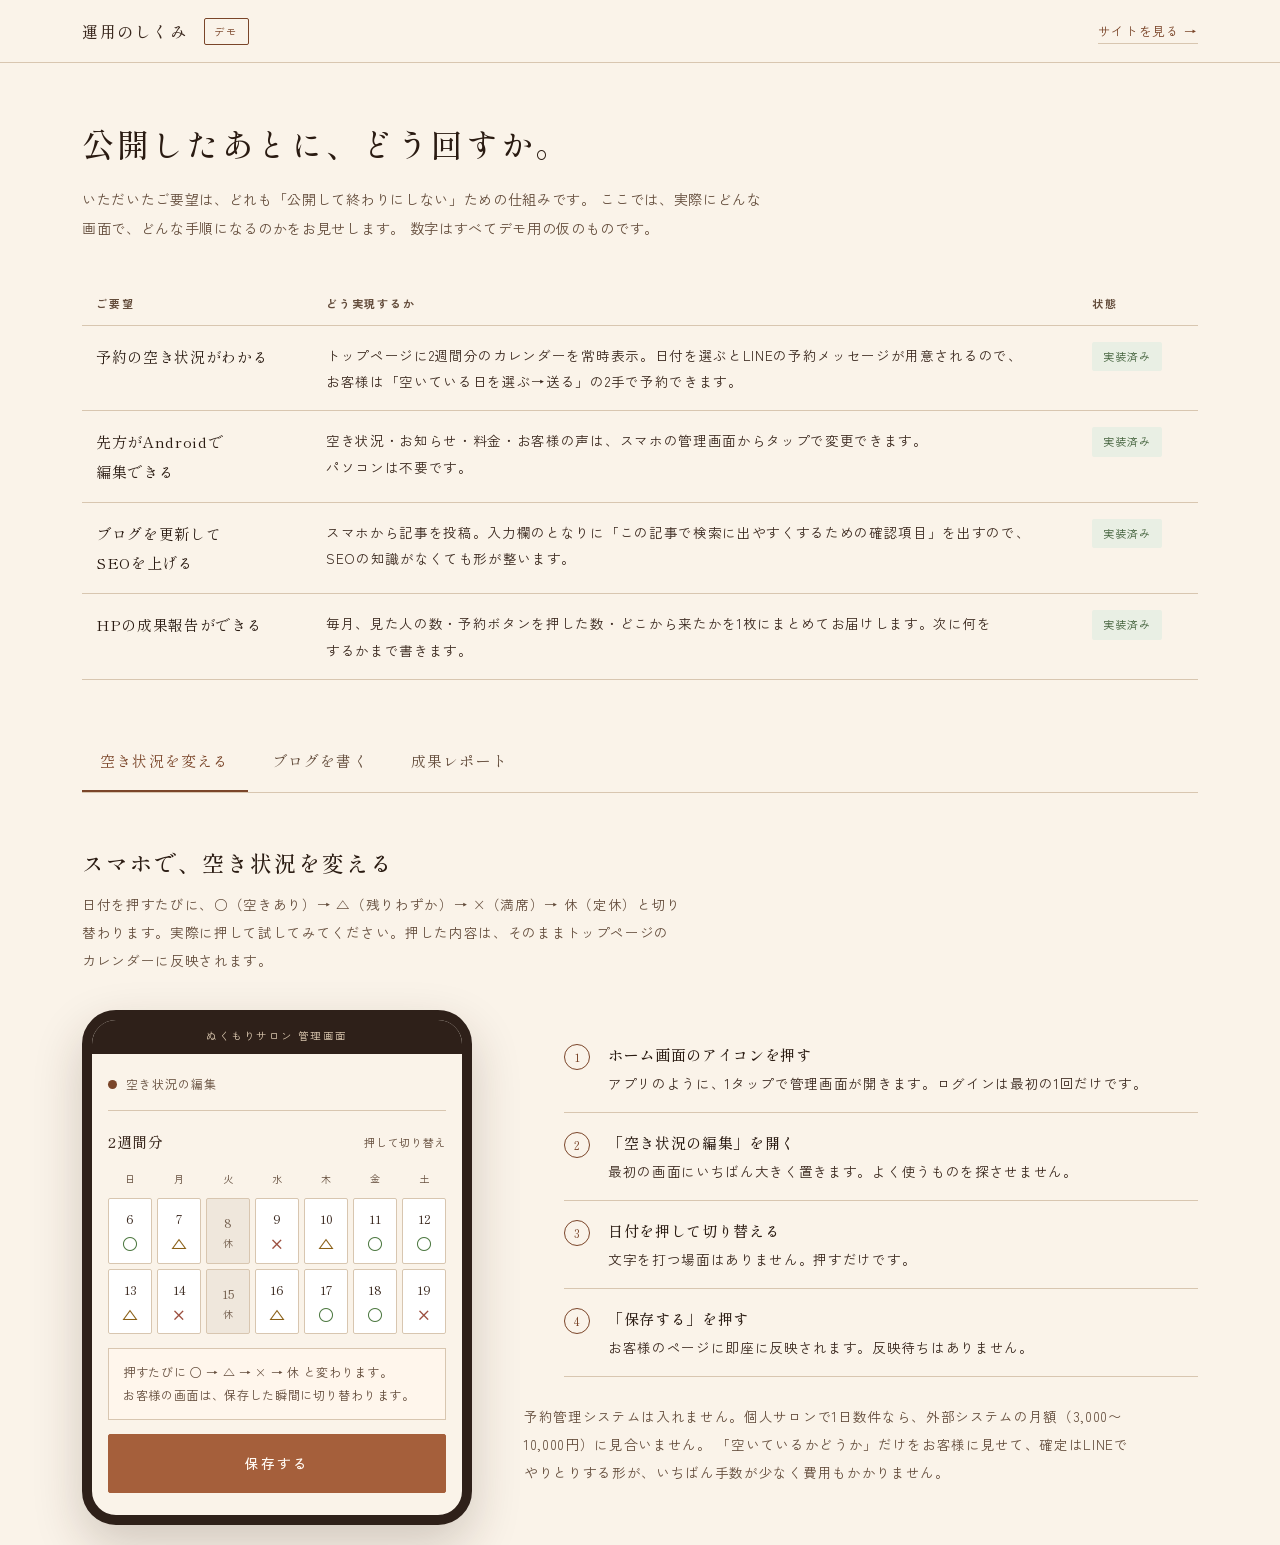
==== admin.html @ 5f547007 "ぬくもりサロン ひつじのうたた寝 確認用プレビュー トップページと、運用のしくみのデモ（空き状況の編集・ブログ投稿・成果レポート）。 検索避けとして noindex と robots.txt の Di" ====
<!DOCTYPE html>
<html lang="ja">
<head>
<meta charset="UTF-8">
<meta name="viewport" content="width=device-width, initial-scale=1">
<meta name="robots" content="noindex, nofollow">
<title>運用のしくみ｜ぬくもりサロン ひつじのうたた寝（デモ）</title>
<link rel="preconnect" href="https://fonts.googleapis.com">
<link rel="preconnect" href="https://fonts.gstatic.com" crossorigin>
<link href="https://fonts.googleapis.com/css2?family=Shippori+Mincho:wght@400;500;600&family=Zen+Kaku+Gothic+New:wght@400;500&display=swap" rel="stylesheet">
<link rel="stylesheet" href="assets/css/style.css?v=33">
<style>
/* ==========================================================
   運用デモ（管理画面・成果レポート）
   サイト本体のトークンをそのまま使う。数値はすべてデモ用の仮値。
   ========================================================== */
body{background:var(--cream-hi);}
.a-hd{position:sticky; top:0; z-index:30; background:rgba(250,243,233,.97); border-bottom:1px solid var(--line);}
.a-hd .shell{display:flex; align-items:center; gap:16px; min-height:62px;}
.a-hd b{font-family:var(--serif); font-size:16px; font-weight:500; letter-spacing:.1em;}
.a-hd .tag{font-size:10.5px; letter-spacing:.16em; border:1px solid var(--copper-deep); color:var(--copper-deep); padding:2px 9px; border-radius:2px;}
.a-hd a{margin-left:auto; font-size:12.5px; color:var(--copper-deep); text-decoration:none; border-bottom:1px solid var(--line);}

.a-hero{padding:56px 0 8px;}
.a-hero h1{font-size:clamp(24px,3.2vw,32px);}
.a-hero p{margin-top:16px; color:var(--ink-mute); font-size:14px; line-height:2.1; max-width:720px;}

/* ご要望への回答 */
.req{width:100%; border-collapse:collapse; margin-top:34px;}
.req th,.req td{text-align:left; padding:16px 14px; border-bottom:1px solid var(--line); font-size:13.5px; line-height:1.95; vertical-align:top;}
.req thead th{font-size:11px; letter-spacing:.16em; color:var(--ink-mute); border-bottom:1px solid var(--line); padding-bottom:10px;}
.req td:first-child{font-family:var(--serif); font-size:15px; width:230px; color:var(--ink-strong);}
.req td:last-child{width:120px; white-space:nowrap;}
.pill{display:inline-block; font-size:11px; letter-spacing:.1em; padding:4px 11px; border-radius:2px; background:#E9EFE4; color:#41603A;}

/* タブ */
.tabs{display:flex; gap:6px; margin:52px 0 0; border-bottom:1px solid var(--line); flex-wrap:wrap;}
.tabs button{
  background:none; border:0; border-bottom:2px solid transparent; cursor:pointer;
  font-family:var(--serif); font-size:15px; letter-spacing:.08em; color:var(--ink-mute);
  padding:14px 18px; min-height:48px;
}
.tabs button[aria-selected="true"]{color:var(--copper-deep); border-bottom-color:var(--copper-deep);}
.panel{padding:44px 0 20px;}
.panel[hidden]{display:none;}
.panel h2{font-size:22px;}
.panel .sub{margin-top:12px; color:var(--ink-mute); font-size:13.5px; line-height:2.05; max-width:640px;}

.split{display:grid; grid-template-columns:390px 1fr; gap:52px; align-items:start; margin-top:36px;}

/* スマホ枠 */
.phone{
  border:10px solid #2E2019; border-radius:34px; background:var(--cream-hi);
  box-shadow:0 20px 50px rgba(50,32,20,.2); overflow:hidden;
}
.phone-bar{background:#2E2019; color:#D9C6AE; font-size:10.5px; letter-spacing:.14em; text-align:center; padding:5px 0 8px;}
.phone-body{padding:18px 16px 22px;}
.wp-hd{display:flex; align-items:center; gap:9px; padding-bottom:14px; border-bottom:1px solid var(--line);}
.wp-hd span{font-size:12px; letter-spacing:.08em; color:var(--ink-mute);}
.wp-hd .dot{width:9px; height:9px; border-radius:50%; background:var(--copper-deep);}

.howto{counter-reset:h;}
.howto li{display:grid; grid-template-columns:30px 1fr; gap:14px; padding:15px 0; border-bottom:1px solid var(--line); font-size:13.5px; line-height:2;}
.howto li::before{
  counter-increment:h; content:counter(h); width:26px; height:26px; border-radius:50%;
  border:1px solid var(--copper-deep); color:var(--copper-deep); display:grid; place-items:center;
  font-size:12px; font-family:var(--serif); margin-top:4px;
}
.howto b{display:block; font-family:var(--serif); font-size:15px; font-weight:500; color:var(--ink-strong);}

/* 空き状況エディタ */
.ed-hd{display:flex; align-items:center; justify-content:space-between; margin:16px 0 12px;}
.ed-hd b{font-family:var(--serif); font-size:15px; font-weight:500;}
.ed-hd em{font-style:normal; font-size:11px; color:var(--ink-mute);}
.ed-grid{display:grid; grid-template-columns:repeat(7,1fr); gap:5px;}
.ed-grid .dow{text-align:center; font-size:10px; color:var(--ink-mute); padding-bottom:4px;}
.ed-cell .mk-o{color:#4F7A43;} .ed-cell .mk-t{color:#8A5F16;} .ed-cell .mk-x{color:#9C4F3F;}
.ed-cell{border:1px solid var(--line); background:#fff; border-radius:2px; padding:7px 2px 8px; text-align:center; cursor:pointer; min-height:52px;}
.ed-cell .d{display:block; font-family:var(--serif); font-size:13px;}
.ed-cell .s{display:block; font-size:16px; font-weight:600; line-height:1.4;}
.ed-cell .s.txt{font-size:10px; font-weight:400;}
.ed-cell.off{background:#EFE7DC; color:#74604F;}
.ed-cell:active{background:#FFF4E9;}
.ed-tip{margin-top:14px; padding:12px 14px; background:#FFF6EC; border:1px solid var(--line); font-size:12px; line-height:1.9; color:var(--ink-mute);}
.ed-save{margin-top:14px; width:100%;}

/* 投稿エディタ */
.wp-field{margin-top:14px;}
.wp-field label{display:block; font-size:11px; letter-spacing:.12em; color:var(--ink-mute); margin-bottom:6px;}
.wp-field input,.wp-field textarea,.wp-field select{
  width:100%; border:1px solid var(--line); background:#fff; padding:11px 12px; border-radius:2px;
  font-family:var(--sans); font-size:13.5px; color:var(--ink); line-height:1.9;
}
.wp-field textarea{min-height:120px; resize:vertical;}
.seo{margin-top:16px; border:1px solid var(--line); background:#FFF9F1; padding:14px;}
.seo h4{font-size:12.5px; letter-spacing:.1em; font-family:var(--sans); font-weight:500; color:var(--ink-mute);}
.seo ul{margin-top:10px; display:grid; gap:8px;}
.seo li{display:flex; gap:9px; font-size:12px; line-height:1.8;}
.seo .ok{color:#41603A;} .seo .todo{color:var(--copper-deep);}

/* ==========================================================
   成果レポート
   ========================================================== */
.tiles{display:grid; grid-template-columns:repeat(4,1fr); gap:14px; margin-top:32px;}
.tile{background:#fff; border:1px solid var(--line); padding:22px 20px;}
.tile dt{font-size:11px; letter-spacing:.12em; color:var(--ink-mute);}
.tile dd{margin:10px 0 0; font-family:var(--serif); font-size:32px; line-height:1.1; color:var(--ink-strong); letter-spacing:.02em;}
.tile dd small{font-size:13px; font-family:var(--sans); color:var(--ink-mute); margin-left:4px;}
.tile .delta{margin-top:9px; font-size:11.5px; letter-spacing:.06em; display:flex; align-items:center; gap:5px;}
.up{color:#41603A;} .down{color:#9C4F3F;} .flat{color:var(--ink-mute);}

.charts{display:grid; grid-template-columns:1fr 1fr; gap:22px; margin-top:26px;}
.card{background:#fff; border:1px solid var(--line); padding:24px 24px 20px;}
.card h3{font-size:15px; font-family:var(--sans); font-weight:500; letter-spacing:.08em; color:var(--ink-strong);}
.card .cap{margin-top:6px; font-size:11.5px; color:var(--ink-mute); line-height:1.8;}

/* 縦棒：ベースラインに接地、データ端だけ 4px 丸め、隣の棒とは 2px あける */
.bars{display:flex; align-items:flex-end; gap:2px; height:150px; margin-top:22px; position:relative;}
.bars::before,.bars::after{content:""; position:absolute; left:0; right:0; border-top:1px solid var(--line);}
.bars::before{top:0;} .bars::after{bottom:0;}
.bar{flex:1; display:flex; flex-direction:column; justify-content:flex-end; align-items:center; height:100%; position:relative;}
.bar i{display:block; width:60%; max-width:34px; background:var(--copper); border-radius:4px 4px 0 0;}
.bar.mute i{background:#D9C0AB;}
.bar b{position:absolute; top:-19px; font-size:11.5px; font-family:var(--sans); font-weight:500; color:var(--ink-strong); white-space:nowrap;}
.bar-x{display:flex; gap:2px; margin-top:9px;}
.bar-x span{flex:1; text-align:center; font-size:10.5px; color:var(--ink-mute);}
.bar:focus-visible,.bar:hover{outline:none;}
.bar:hover i{background:var(--copper-deep);}
.bar .tip{
  position:absolute; bottom:calc(100% + 24px); left:50%; transform:translateX(-50%);
  background:var(--espresso); color:#F5E9DA; font-size:11.5px; letter-spacing:.04em;
  padding:7px 11px; border-radius:2px; white-space:nowrap; opacity:0; pointer-events:none; transition:opacity .15s;
}
.bar:hover .tip,.bar:focus-visible .tip{opacity:1;}

/* 横棒：流入元 */
.hbars{margin-top:20px; display:grid; gap:11px;}
.hbar{display:grid; grid-template-columns:150px 1fr 62px; align-items:center; gap:12px; font-size:12.5px;}
.hbar .lab{display:block; color:var(--ink); letter-spacing:.04em;}
.hbar .track{display:block; height:16px; background:#F3EADF; border-radius:2px; overflow:hidden;}
.hbar .fill{display:block; height:100%; background:var(--copper); border-radius:0 4px 4px 0;}
.hbar .val{display:block; text-align:right; color:var(--ink-mute); font-variant-numeric:tabular-nums;}

.tblwrap{margin-top:14px;}
.tblwrap summary{cursor:pointer; font-size:11.5px; color:var(--copper-deep); letter-spacing:.1em; padding:8px 0;}
.dtbl{width:100%; border-collapse:collapse; margin-top:8px;}
.dtbl th,.dtbl td{text-align:left; padding:8px 10px; border-bottom:1px solid var(--line); font-size:12px;}
.dtbl th{color:var(--ink-mute); font-weight:400;}
.dtbl td:last-child,.dtbl th:last-child{text-align:right; font-variant-numeric:tabular-nums;}

.next{margin-top:26px; background:#FFF6EC; border:1px solid var(--line); padding:26px 26px 22px;}
.next h3{font-size:16px;}
.next ol{margin-top:14px; display:grid; gap:12px; counter-reset:n;}
.next li{display:grid; grid-template-columns:26px 1fr; gap:12px; font-size:13.5px; line-height:2;}
.next li::before{counter-increment:n; content:counter(n); width:22px; height:22px; border-radius:50%; background:var(--copper); color:#FFF8F1; display:grid; place-items:center; font-size:11px; margin-top:6px;}

.foot-note{margin:44px 0 60px; font-size:11.5px; color:var(--ink-mute); line-height:2;}

@media (max-width:1000px){
  .split{grid-template-columns:1fr; gap:34px;}
  .phone{max-width:390px; margin:0 auto;}
  .tiles{grid-template-columns:repeat(2,1fr);}
  .charts{grid-template-columns:1fr;}
  .req td:first-child{width:auto;}
}
@media (max-width:640px){
  .req thead{display:none;}
  .req tr{display:block; border-bottom:1px solid var(--line); padding:14px 0;}
  .req td{display:block; border:0; padding:3px 0; width:auto!important;}
  .req td:first-child{font-size:16px;}
}
</style>
</head>
<body>

<header class="a-hd">
  <div class="shell">
    <b>運用のしくみ</b><span class="tag">デモ</span>
    <a href="index.html">サイトを見る →</a>
  </div>
</header>

<main class="shell">
  <section class="a-hero">
    <h1>公開したあとに、どう回すか。</h1>
    <p>
      いただいたご要望は、どれも「公開して終わりにしない」ための仕組みです。
      ここでは、実際にどんな画面で、どんな手順になるのかをお見せします。
      数字はすべてデモ用の仮のものです。
    </p>

    <table class="req">
      <thead><tr><th>ご要望</th><th>どう実現するか</th><th>状態</th></tr></thead>
      <tbody>
        <tr>
          <td>予約の空き状況がわかる</td>
          <td>トップページに2週間分のカレンダーを常時表示。日付を選ぶとLINEの予約メッセージが用意されるので、お客様は「空いている日を選ぶ→送る」の2手で予約できます。</td>
          <td><span class="pill">実装済み</span></td>
        </tr>
        <tr>
          <td>先方がAndroidで編集できる</td>
          <td>空き状況・お知らせ・料金・お客様の声は、スマホの管理画面からタップで変更できます。パソコンは不要です。</td>
          <td><span class="pill">実装済み</span></td>
        </tr>
        <tr>
          <td>ブログを更新してSEOを上げる</td>
          <td>スマホから記事を投稿。入力欄のとなりに「この記事で検索に出やすくするための確認項目」を出すので、SEOの知識がなくても形が整います。</td>
          <td><span class="pill">実装済み</span></td>
        </tr>
        <tr>
          <td>HPの成果報告ができる</td>
          <td>毎月、見た人の数・予約ボタンを押した数・どこから来たかを1枚にまとめてお届けします。次に何をするかまで書きます。</td>
          <td><span class="pill">実装済み</span></td>
        </tr>
      </tbody>
    </table>

    <div class="tabs" role="tablist">
      <button role="tab" aria-selected="true" aria-controls="p1" id="t1">空き状況を変える</button>
      <button role="tab" aria-selected="false" aria-controls="p2" id="t2">ブログを書く</button>
      <button role="tab" aria-selected="false" aria-controls="p3" id="t3">成果レポート</button>
    </div>
  </section>

  <!-- ============ 1 空き状況 ============ -->
  <section class="panel" id="p1" role="tabpanel" aria-labelledby="t1">
    <h2>スマホで、空き状況を変える</h2>
    <p class="sub">日付を押すたびに、○（空きあり）→ △（残りわずか）→ ×（満席）→ 休（定休）と切り替わります。実際に押して試してみてください。押した内容は、そのままトップページのカレンダーに反映されます。</p>
    <div class="split">
      <div class="phone">
        <div class="phone-bar">ぬくもりサロン 管理画面</div>
        <div class="phone-body">
          <div class="wp-hd"><span class="dot"></span><span>空き状況の編集</span></div>
          <div class="ed-hd"><b>2週間分</b><em>押して切り替え</em></div>
          <div class="ed-grid" id="edGrid"></div>
          <p class="ed-tip">押すたびに ○ → △ → × → 休 と変わります。<br>お客様の画面は、保存した瞬間に切り替わります。</p>
          <button class="btn btn-primary ed-save" type="button" id="edSave">保存する</button>
        </div>
      </div>
      <div>
        <ol class="howto">
          <li><span><b>ホーム画面のアイコンを押す</b>アプリのように、1タップで管理画面が開きます。ログインは最初の1回だけです。</span></li>
          <li><span><b>「空き状況の編集」を開く</b>最初の画面にいちばん大きく置きます。よく使うものを探させません。</span></li>
          <li><span><b>日付を押して切り替える</b>文字を打つ場面はありません。押すだけです。</span></li>
          <li><span><b>「保存する」を押す</b>お客様のページに即座に反映されます。反映待ちはありません。</span></li>
        </ol>
        <p class="sub" style="margin-top:26px">
          予約管理システムは入れません。個人サロンで1日数件なら、外部システムの月額（3,000〜10,000円）に見合いません。
          「空いているかどうか」だけをお客様に見せて、確定はLINEでやりとりする形が、いちばん手数が少なく費用もかかりません。
        </p>
      </div>
    </div>
  </section>

  <!-- ============ 2 ブログ ============ -->
  <section class="panel" id="p2" role="tabpanel" aria-labelledby="t2" hidden>
    <h2>スマホで、ブログを書く</h2>
    <p class="sub">書くのはいつもの文章で構いません。右の「検索に出やすくするための確認」が自動で埋まっていくので、SEOを勉強しなくても形が整います。</p>
    <div class="split">
      <div class="phone">
        <div class="phone-bar">ぬくもりサロン 管理画面</div>
        <div class="phone-body">
          <div class="wp-hd"><span class="dot"></span><span>新しい記事を書く</span></div>
          <div class="wp-field">
            <label for="ttl">タイトル</label>
            <input id="ttl" type="text" value="夏でも足先が冷たい方へ。大分の夏の冷え対策">
          </div>
          <div class="wp-field">
            <label for="cat">カテゴリー</label>
            <select id="cat"><option>冷え・温活</option><option>びわのこと</option><option>眠りのこと</option><option>お知らせ</option></select>
          </div>
          <div class="wp-field">
            <label for="bd">本文</label>
            <textarea id="bd">冷房の効いた部屋で一日過ごすと、夏でも足先だけが冷たいままという方が多くいらっしゃいます。大分は湿度が高いぶん、汗で身体が冷えやすい土地でもあります。

サロンでは、まずびわの温熱で深部を温めてから…</textarea>
          </div>
          <div class="seo">
            <h4>検索に出やすくするための確認</h4>
            <ul>
              <li><span class="ok">済</span><span>地域名（大分）がタイトルに入っています</span></li>
              <li><span class="ok">済</span><span>悩みの言葉（冷え）がタイトルに入っています</span></li>
              <li><span class="ok">済</span><span>カテゴリーが選ばれています</span></li>
              <li><span class="todo">あと1つ</span><span>写真を1枚入れると、もっと読まれます</span></li>
            </ul>
          </div>
          <button class="btn btn-primary ed-save" type="button">公開する</button>
        </div>
      </div>
      <div>
        <ol class="howto">
          <li><span><b>タイトルに「地域」と「悩み」を入れる</b>「大分」「冷え」「眠りが浅い」。この2語が入るだけで、検索から見つかる確率が大きく変わります。</span></li>
          <li><span><b>いつもの言葉で書く</b>専門用語に直す必要はありません。お客様に話しているとおりに書くほうが読まれます。</span></li>
          <li><span><b>写真を1枚入れる</b>施術の様子でも、びわの葉でも構いません。スマホで撮ってそのまま貼れます。</span></li>
          <li><span><b>公開する</b>Googleに自動で知らせが飛びます。手続きは不要です。</span></li>
        </ol>
        <p class="sub" style="margin-top:26px">
          狙うのは「大分市 温活」「大分 びわ温活」「大分市 ドライヘッドスパ 女性」。
          いきなり上位は取れませんが、<b>「大分 ＋ 悩みの言葉」の記事を月2本</b>積むと、半年で地域の検索に出はじめます。
          何を書くかのネタ出しは、毎月のレポートと一緒にお渡しします。
        </p>
      </div>
    </div>
  </section>

  <!-- ============ 3 成果レポート ============ -->
  <section class="panel" id="p3" role="tabpanel" aria-labelledby="t3" hidden>
    <h2>毎月の成果レポート</h2>
    <p class="sub">「作って終わり」にしないための1枚です。見た人の数だけでなく、<b>予約ボタンが実際に何回押されたか</b>まで数えます。以下はデモ用の仮の数字です。</p>

    <dl class="tiles">
      <div class="tile"><dt>サイトを見た人</dt><dd>412<small>人</small></dd><p class="delta up">▲ 前月比 +18%</p></div>
      <div class="tile"><dt>予約ボタンのタップ</dt><dd>37<small>回</small></dd><p class="delta up">▲ 前月比 +32%</p></div>
      <div class="tile"><dt>予約に進んだ割合</dt><dd>9.0<small>%</small></dd><p class="delta up">▲ 前月 7.9%</p></div>
      <div class="tile"><dt>「大分市 温活」順位</dt><dd>12<small>位</small></dd><p class="delta up">▲ 前月 19位</p></div>
    </dl>

    <div class="charts">
      <div class="card">
        <h3>サイトを見た人（過去6ヶ月）</h3>
        <p class="cap">公開は4月。記事を出しはじめた6月から伸びています。</p>
        <div class="bars" id="barsView" role="img" aria-label="過去6ヶ月の閲覧者数。4月186人、5月204人、6月248人、7月301人、8月349人、9月412人。"></div>
        <div class="bar-x" id="barsViewX"></div>
        <details class="tblwrap"><summary>数字で見る</summary>
          <table class="dtbl"><thead><tr><th>月</th><th>見た人</th></tr></thead>
            <tbody><tr><td>4月</td><td>186</td></tr><tr><td>5月</td><td>204</td></tr><tr><td>6月</td><td>248</td></tr><tr><td>7月</td><td>301</td></tr><tr><td>8月</td><td>349</td></tr><tr><td>9月</td><td>412</td></tr></tbody></table>
        </details>
      </div>

      <div class="card">
        <h3>予約ボタンのタップ（過去6ヶ月）</h3>
        <p class="cap">空き状況カレンダーを置いた8月から、はっきり増えています。</p>
        <div class="bars" id="barsTap" role="img" aria-label="過去6ヶ月の予約ボタンのタップ数。4月9回、5月11回、6月16回、7月21回、8月28回、9月37回。"></div>
        <div class="bar-x" id="barsTapX"></div>
        <details class="tblwrap"><summary>数字で見る</summary>
          <table class="dtbl"><thead><tr><th>月</th><th>タップ</th></tr></thead>
            <tbody><tr><td>4月</td><td>9</td></tr><tr><td>5月</td><td>11</td></tr><tr><td>6月</td><td>16</td></tr><tr><td>7月</td><td>21</td></tr><tr><td>8月</td><td>28</td></tr><tr><td>9月</td><td>37</td></tr></tbody></table>
        </details>
      </div>

      <div class="card">
        <h3>どこから来たか（今月）</h3>
        <p class="cap">Googleマップからの流入がいちばん多く、次がInstagramです。</p>
        <div class="hbars">
          <div class="hbar"><span class="lab">Googleマップ</span><span class="track"><span class="fill" style="width:100%"></span></span><span class="val">168人</span></div>
          <div class="hbar"><span class="lab">Google検索</span><span class="track"><span class="fill" style="width:71%"></span></span><span class="val">119人</span></div>
          <div class="hbar"><span class="lab">Instagram</span><span class="track"><span class="fill" style="width:52%"></span></span><span class="val">87人</span></div>
          <div class="hbar"><span class="lab">直接・その他</span><span class="track"><span class="fill" style="width:23%"></span></span><span class="val">38人</span></div>
        </div>
      </div>

      <div class="card">
        <h3>よく読まれたページ（今月）</h3>
        <p class="cap">「初めての方へ」が上位に来るのは、新しいお客様が増えている合図です。</p>
        <div class="hbars">
          <div class="hbar"><span class="lab">トップページ</span><span class="track"><span class="fill" style="width:100%"></span></span><span class="val">412回</span></div>
          <div class="hbar"><span class="lab">メニュー・料金</span><span class="track"><span class="fill" style="width:47%"></span></span><span class="val">194回</span></div>
          <div class="hbar"><span class="lab">空き状況</span><span class="track"><span class="fill" style="width:41%"></span></span><span class="val">168回</span></div>
          <div class="hbar"><span class="lab">夏の冷え対策（記事）</span><span class="track"><span class="fill" style="width:26%"></span></span><span class="val">106回</span></div>
        </div>
      </div>
    </div>

    <div class="next">
      <h3>来月やること</h3>
      <ol>
        <li>Googleマップの写真を5枚追加する（施術室・外観・びわエキス）。マップからの流入がいちばん多いので、ここが効きます。</li>
        <li>「大分 更年期 だるさ」で記事を1本書く。この言葉はまだ誰も書いていません。</li>
        <li>お客様の声を2件いただく。掲載許諾のお願い文はこちらで用意します。</li>
      </ol>
    </div>

    <p class="foot-note">
      計測には Google アナリティクス（GA4）と Google サーチコンソールを使います。どちらも無料です。<br>
      予約ボタンのタップ数は、LINE・電話それぞれのボタンにイベントを仕込んで数えます。お客様の個人情報は取得しません。
    </p>
  </section>
</main>

<script>
/* タブ */
const tabs=[...document.querySelectorAll('[role="tab"]')];
tabs.forEach(t=>t.addEventListener('click',()=>{
  tabs.forEach(x=>{
    const on = x===t;
    x.setAttribute('aria-selected', String(on));
    document.getElementById(x.getAttribute('aria-controls')).hidden = !on;
  });
}));
/* #p2 / #p3 で直接そのタブを開けるようにする（レビュー用） */
(function(){
  const id=(location.hash||'').replace('#','');
  const t=tabs.find(x=>x.getAttribute('aria-controls')===id);
  if(t) t.click();
})();

/* 空き状況エディタ：押すたびに ○→△→×→休 */
(function(){
  const DOW=['日','月','火','水','木','金','土'];
  const ORDER=['o','t','x','off'];
  const M={o:{s:'○',c:'mk-o'},t:{s:'△',c:'mk-t'},x:{s:'×',c:'mk-x'},off:{s:'休',c:''}};
  const g=document.getElementById('edGrid'); if(!g) return;
  const today=new Date(); today.setHours(0,0,0,0);
  const start=new Date(today); start.setDate(start.getDate()-start.getDay());
  let h=DOW.map(n=>`<div class="dow">${n}</div>`).join('');
  for(let i=0;i<14;i++){
    const d=new Date(start); d.setDate(start.getDate()+i);
    const st = d.getDay()===2 ? 'off' : (i%5===3 ? 'x' : i%3===1 ? 't' : 'o');
    h+=`<button type="button" class="ed-cell${st==='off'?' off':''}" data-st="${st}" aria-label="${d.getMonth()+1}月${d.getDate()}日">
      <span class="d">${d.getDate()}</span><span class="s ${M[st].c}${st==='off'?' txt':''}">${M[st].s}</span></button>`;
  }
  g.innerHTML=h;
  g.addEventListener('click',e=>{
    const b=e.target.closest('.ed-cell'); if(!b) return;
    const next=ORDER[(ORDER.indexOf(b.dataset.st)+1)%ORDER.length];
    b.dataset.st=next; b.classList.toggle('off', next==='off');
    b.querySelector('.s').className='s '+M[next].c+(next==='off'?' txt':'');
    b.querySelector('.s').textContent=M[next].s;
  });
  document.getElementById('edSave').addEventListener('click',function(){
    const o=this.textContent; this.textContent='保存しました'; setTimeout(()=>this.textContent=o,1600);
  });
})();

/* 縦棒グラフ。値の直接表示は最新の月だけ、あとはホバーで出す */
(function(){
  const draw=(id,xid,vals,labels,unit)=>{
    const wrap=document.getElementById(id), xw=document.getElementById(xid); if(!wrap) return;
    const max=Math.max(...vals);
    wrap.innerHTML=vals.map((v,i)=>{
      const last=i===vals.length-1;
      return `<div class="bar${last?'':' mute'}" tabindex="0" role="presentation">
        <span class="tip">${labels[i]}　${v.toLocaleString()}${unit}</span>
        ${last?`<b>${v.toLocaleString()}</b>`:''}
        <i style="height:${Math.round(v/max*100)}%"></i></div>`;
    }).join('');
    xw.innerHTML=labels.map(l=>`<span>${l}</span>`).join('');
  };
  draw('barsView','barsViewX',[186,204,248,301,349,412],['4月','5月','6月','7月','8月','9月'],'人');
  draw('barsTap','barsTapX',[9,11,16,21,28,37],['4月','5月','6月','7月','8月','9月'],'回');
})();
</script>
</body>
</html>
---- assets/css/style.css ----
@charset "UTF-8";
/* ==========================================================
   ぬくもりサロン ひつじのうたた寝 — プロトタイプ
   デザインの決めごと
   - 面は「生成り（ダマスク）」と「濃茶」の2種類だけ。中間色の面は作らない
   - アクセントは銅色 1 色。金・緑は使わない
   - 見出しはすべて明朝。ゴシックは数字・ラベル・UI にだけ使う
   - CTA の階層 = 銅の面（LINE予約）＞ 銅の線（電話・空き状況）＞ テキストリンク
   ========================================================== */

:root{
  /* 面 */
  --cream:#F1E6D8;         /* 生成りの地 */
  --cream-hi:#FAF3E9;      /* 明るい生成り（カードの面） */
  --cream-lo:#E6D6C2;      /* ダマスク柄の濃いほう */
  --espresso:#241811;      /* 最暗部 */
  --brown-dark:#33231A;    /* 濃茶の面 */
  --brown-mid:#4B3527;

  /* 文字 */
  --ink:#3A281E;           /* 生成り地の本文 */
  --ink-strong:#2A1B12;    /* 生成り地の見出し */
  --ink-mute:#634C3B;
  --on-dark:#F3E7D8;       /* 濃茶地の本文 */
  --on-dark-mute:#C9B49E;

  /* アクセント */
  --copper:#A55F3B;      /* 面（ボタンの地）専用 */
  --copper-lt:#D08E67;   /* 濃茶の面に置く文字・線 */
  --copper-deep:#7A4529; /* 線と小さい文字。生成り地の上で使う */

  /* 線 */
  --line:#D8C6B0;
  --line-dark:#5A4132;

  --serif:"Shippori Mincho","Hiragino Mincho ProN","ヒラギノ明朝 ProN","Yu Mincho","YuMincho",serif;
  --sans:"Zen Kaku Gothic New","Hiragino Sans","ヒラギノ角ゴシック","Yu Gothic","YuGothic",sans-serif;

  --shell:1180px;
  --gut:32px;
  --bar-h:0px;
}

*,*::before,*::after{box-sizing:border-box;}
html{scroll-behavior:smooth; scroll-padding-top:88px;}
body{
  margin:0; background:var(--cream); color:var(--ink);
  font-family:var(--sans); font-size:15px; line-height:2.0; letter-spacing:.045em;
  -webkit-font-smoothing:antialiased; overflow-x:hidden;
  padding-bottom:var(--bar-h);
  /* 日本語を文節単位で折る。行末に 1 文字だけ残るのも防ぐ */
  word-break:auto-phrase; line-break:strict; text-wrap:pretty;
}
/* 途中で折られたくない語に付ける */
.nb{display:inline-block;}
img{max-width:100%; height:auto; display:block;}
a{color:inherit;}
h1,h2,h3,h4{font-family:var(--serif); font-weight:500; margin:0; line-height:1.55; letter-spacing:.09em; color:var(--ink-strong);}
p{margin:0;}
ul{margin:0; padding:0; list-style:none;}
button{font:inherit; color:inherit;}

.shell{max-width:var(--shell); margin:0 auto; padding:0 var(--gut); width:100%;}
.sr{position:absolute; width:1px; height:1px; overflow:hidden; clip:rect(0 0 0 0); white-space:nowrap;}
.skip{position:absolute; left:-9999px; top:0; z-index:999; background:var(--copper); color:#fff; padding:12px 20px;}
.skip:focus{left:0;}

/* ---- 生成り地のダマスク（面に必ず柄が乗る。ここがこのサイトの地の顔） ---- */
.damask,.damask-hi{
  background-image:url("data:image/svg+xml,%3Csvg%20xmlns%3D%22http%3A%2F%2Fwww.w3.org%2F2000%2Fsvg%22%20viewBox%3D%220%200%20360%20440%22%20width%3D%22360%22%20height%3D%22440%22%3E%3Cdefs%3E%3Cg%20id%3D%22rs%22%3E%3Cpath%20d%3D%22M0%20-11C-5.5%20-17%20-6.8%20-29%200%20-35C6.8%20-29%205.5%20-17%200%20-11Z%22%20transform%3D%22rotate%280%29%22%20fill%3D%22%23DCD2C2%22%20stroke%3D%22%23C0B096%22%20stroke-width%3D%22.75%22%2F%3E%3Cpath%20d%3D%22M0%20-11C-5.5%20-17%20-6.8%20-29%200%20-35C6.8%20-29%205.5%20-17%200%20-11Z%22%20transform%3D%22rotate%2824%29%22%20fill%3D%22%23DCD2C2%22%20stroke%3D%22%23C0B096%22%20stroke-width%3D%22.75%22%2F%3E%3Cpath%20d%3D%22M0%20-11C-5.5%20-17%20-6.8%20-29%200%20-35C6.8%20-29%205.5%20-17%200%20-11Z%22%20transform%3D%22rotate%2848%29%22%20fill%3D%22%23DCD2C2%22%20stroke%3D%22%23C0B096%22%20stroke-width%3D%22.75%22%2F%3E%3Cpath%20d%3D%22M0%20-11C-5.5%20-17%20-6.8%20-29%200%20-35C6.8%20-29%205.5%20-17%200%20-11Z%22%20transform%3D%22rotate%2872%29%22%20fill%3D%22%23DCD2C2%22%20stroke%3D%22%23C0B096%22%20stroke-width%3D%22.75%22%2F%3E%3Cpath%20d%3D%22M0%20-11C-5.5%20-17%20-6.8%20-29%200%20-35C6.8%20-29%205.5%20-17%200%20-11Z%22%20transform%3D%22rotate%2896%29%22%20fill%3D%22%23DCD2C2%22%20stroke%3D%22%23C0B096%22%20stroke-width%3D%22.75%22%2F%3E%3Cpath%20d%3D%22M0%20-11C-5.5%20-17%20-6.8%20-29%200%20-35C6.8%20-29%205.5%20-17%200%20-11Z%22%20transform%3D%22rotate%28120%29%22%20fill%3D%22%23DCD2C2%22%20stroke%3D%22%23C0B096%22%20stroke-width%3D%22.75%22%2F%3E%3Cpath%20d%3D%22M0%20-11C-5.5%20-17%20-6.8%20-29%200%20-35C6.8%20-29%205.5%20-17%200%20-11Z%22%20transform%3D%22rotate%28144%29%22%20fill%3D%22%23DCD2C2%22%20stroke%3D%22%23C0B096%22%20stroke-width%3D%22.75%22%2F%3E%3Cpath%20d%3D%22M0%20-11C-5.5%20-17%20-6.8%20-29%200%20-35C6.8%20-29%205.5%20-17%200%20-11Z%22%20transform%3D%22rotate%28168%29%22%20fill%3D%22%23DCD2C2%22%20stroke%3D%22%23C0B096%22%20stroke-width%3D%22.75%22%2F%3E%3Cpath%20d%3D%22M0%20-11C-5.5%20-17%20-6.8%20-29%200%20-35C6.8%20-29%205.5%20-17%200%20-11Z%22%20transform%3D%22rotate%28192%29%22%20fill%3D%22%23DCD2C2%22%20stroke%3D%22%23C0B096%22%20stroke-width%3D%22.75%22%2F%3E%3Cpath%20d%3D%22M0%20-11C-5.5%20-17%20-6.8%20-29%200%20-35C6.8%20-29%205.5%20-17%200%20-11Z%22%20transform%3D%22rotate%28216%29%22%20fill%3D%22%23DCD2C2%22%20stroke%3D%22%23C0B096%22%20stroke-width%3D%22.75%22%2F%3E%3Cpath%20d%3D%22M0%20-11C-5.5%20-17%20-6.8%20-29%200%20-35C6.8%20-29%205.5%20-17%200%20-11Z%22%20transform%3D%22rotate%28240%29%22%20fill%3D%22%23DCD2C2%22%20stroke%3D%22%23C0B096%22%20stroke-width%3D%22.75%22%2F%3E%3Cpath%20d%3D%22M0%20-11C-5.5%20-17%20-6.8%20-29%200%20-35C6.8%20-29%205.5%20-17%200%20-11Z%22%20transform%3D%22rotate%28264%29%22%20fill%3D%22%23DCD2C2%22%20stroke%3D%22%23C0B096%22%20stroke-width%3D%22.75%22%2F%3E%3Cpath%20d%3D%22M0%20-11C-5.5%20-17%20-6.8%20-29%200%20-35C6.8%20-29%205.5%20-17%200%20-11Z%22%20transform%3D%22rotate%28288%29%22%20fill%3D%22%23DCD2C2%22%20stroke%3D%22%23C0B096%22%20stroke-width%3D%22.75%22%2F%3E%3Cpath%20d%3D%22M0%20-11C-5.5%20-17%20-6.8%20-29%200%20-35C6.8%20-29%205.5%20-17%200%20-11Z%22%20transform%3D%22rotate%28312%29%22%20fill%3D%22%23DCD2C2%22%20stroke%3D%22%23C0B096%22%20stroke-width%3D%22.75%22%2F%3E%3Cpath%20d%3D%22M0%20-11C-5.5%20-17%20-6.8%20-29%200%20-35C6.8%20-29%205.5%20-17%200%20-11Z%22%20transform%3D%22rotate%28336%29%22%20fill%3D%22%23DCD2C2%22%20stroke%3D%22%23C0B096%22%20stroke-width%3D%22.75%22%2F%3E%3Cpath%20d%3D%22M0%20-7C-3.6%20-11%20-4.4%20-18%200%20-22C4.4%20-18%203.6%20-11%200%20-7Z%22%20transform%3D%22rotate%2812%29%22%20fill%3D%22none%22%20stroke%3D%22%23CBBDA6%22%20stroke-width%3D%22.6%22%2F%3E%3Cpath%20d%3D%22M0%20-7C-3.6%20-11%20-4.4%20-18%200%20-22C4.4%20-18%203.6%20-11%200%20-7Z%22%20transform%3D%22rotate%2836%29%22%20fill%3D%22none%22%20stroke%3D%22%23CBBDA6%22%20stroke-width%3D%22.6%22%2F%3E%3Cpath%20d%3D%22M0%20-7C-3.6%20-11%20-4.4%20-18%200%20-22C4.4%20-18%203.6%20-11%200%20-7Z%22%20transform%3D%22rotate%2860%29%22%20fill%3D%22none%22%20stroke%3D%22%23CBBDA6%22%20stroke-width%3D%22.6%22%2F%3E%3Cpath%20d%3D%22M0%20-7C-3.6%20-11%20-4.4%20-18%200%20-22C4.4%20-18%203.6%20-11%200%20-7Z%22%20transform%3D%22rotate%2884%29%22%20fill%3D%22none%22%20stroke%3D%22%23CBBDA6%22%20stroke-width%3D%22.6%22%2F%3E%3Cpath%20d%3D%22M0%20-7C-3.6%20-11%20-4.4%20-18%200%20-22C4.4%20-18%203.6%20-11%200%20-7Z%22%20transform%3D%22rotate%28108%29%22%20fill%3D%22none%22%20stroke%3D%22%23CBBDA6%22%20stroke-width%3D%22.6%22%2F%3E%3Cpath%20d%3D%22M0%20-7C-3.6%20-11%20-4.4%20-18%200%20-22C4.4%20-18%203.6%20-11%200%20-7Z%22%20transform%3D%22rotate%28132%29%22%20fill%3D%22none%22%20stroke%3D%22%23CBBDA6%22%20stroke-width%3D%22.6%22%2F%3E%3Cpath%20d%3D%22M0%20-7C-3.6%20-11%20-4.4%20-18%200%20-22C4.4%20-18%203.6%20-11%200%20-7Z%22%20transform%3D%22rotate%28156%29%22%20fill%3D%22none%22%20stroke%3D%22%23CBBDA6%22%20stroke-width%3D%22.6%22%2F%3E%3Cpath%20d%3D%22M0%20-7C-3.6%20-11%20-4.4%20-18%200%20-22C4.4%20-18%203.6%20-11%200%20-7Z%22%20transform%3D%22rotate%28180%29%22%20fill%3D%22none%22%20stroke%3D%22%23CBBDA6%22%20stroke-width%3D%22.6%22%2F%3E%3Cpath%20d%3D%22M0%20-7C-3.6%20-11%20-4.4%20-18%200%20-22C4.4%20-18%203.6%20-11%200%20-7Z%22%20transform%3D%22rotate%28204%29%22%20fill%3D%22none%22%20stroke%3D%22%23CBBDA6%22%20stroke-width%3D%22.6%22%2F%3E%3Cpath%20d%3D%22M0%20-7C-3.6%20-11%20-4.4%20-18%200%20-22C4.4%20-18%203.6%20-11%200%20-7Z%22%20transform%3D%22rotate%28228%29%22%20fill%3D%22none%22%20stroke%3D%22%23CBBDA6%22%20stroke-width%3D%22.6%22%2F%3E%3Cpath%20d%3D%22M0%20-7C-3.6%20-11%20-4.4%20-18%200%20-22C4.4%20-18%203.6%20-11%200%20-7Z%22%20transform%3D%22rotate%28252%29%22%20fill%3D%22none%22%20stroke%3D%22%23CBBDA6%22%20stroke-width%3D%22.6%22%2F%3E%3Cpath%20d%3D%22M0%20-7C-3.6%20-11%20-4.4%20-18%200%20-22C4.4%20-18%203.6%20-11%200%20-7Z%22%20transform%3D%22rotate%28276%29%22%20fill%3D%22none%22%20stroke%3D%22%23CBBDA6%22%20stroke-width%3D%22.6%22%2F%3E%3Cpath%20d%3D%22M0%20-7C-3.6%20-11%20-4.4%20-18%200%20-22C4.4%20-18%203.6%20-11%200%20-7Z%22%20transform%3D%22rotate%28300%29%22%20fill%3D%22none%22%20stroke%3D%22%23CBBDA6%22%20stroke-width%3D%22.6%22%2F%3E%3Cpath%20d%3D%22M0%20-7C-3.6%20-11%20-4.4%20-18%200%20-22C4.4%20-18%203.6%20-11%200%20-7Z%22%20transform%3D%22rotate%28324%29%22%20fill%3D%22none%22%20stroke%3D%22%23CBBDA6%22%20stroke-width%3D%22.6%22%2F%3E%3Cpath%20d%3D%22M0%20-7C-3.6%20-11%20-4.4%20-18%200%20-22C4.4%20-18%203.6%20-11%200%20-7Z%22%20transform%3D%22rotate%28348%29%22%20fill%3D%22none%22%20stroke%3D%22%23CBBDA6%22%20stroke-width%3D%22.6%22%2F%3E%3Ccircle%20r%3D%2210%22%20fill%3D%22%23DCD2C2%22%20stroke%3D%22%23C0B096%22%20stroke-width%3D%22.75%22%2F%3E%3Ccircle%20cx%3D%226.2%22%20cy%3D%220.0%22%20r%3D%221.3%22%20fill%3D%22%23C0B096%22%2F%3E%3Ccircle%20cx%3D%224.4%22%20cy%3D%224.4%22%20r%3D%221.3%22%20fill%3D%22%23C0B096%22%2F%3E%3Ccircle%20cx%3D%220.0%22%20cy%3D%226.2%22%20r%3D%221.3%22%20fill%3D%22%23C0B096%22%2F%3E%3Ccircle%20cx%3D%22-4.4%22%20cy%3D%224.4%22%20r%3D%221.3%22%20fill%3D%22%23C0B096%22%2F%3E%3Ccircle%20cx%3D%22-6.2%22%20cy%3D%220.0%22%20r%3D%221.3%22%20fill%3D%22%23C0B096%22%2F%3E%3Ccircle%20cx%3D%22-4.4%22%20cy%3D%22-4.4%22%20r%3D%221.3%22%20fill%3D%22%23C0B096%22%2F%3E%3Ccircle%20cx%3D%22-0.0%22%20cy%3D%22-6.2%22%20r%3D%221.3%22%20fill%3D%22%23C0B096%22%2F%3E%3Ccircle%20cx%3D%224.4%22%20cy%3D%22-4.4%22%20r%3D%221.3%22%20fill%3D%22%23C0B096%22%2F%3E%3Ccircle%20r%3D%222%22%20fill%3D%22%23C0B096%22%2F%3E%3C%2Fg%3E%3Cg%20id%3D%22md%22%3E%3Cpath%20d%3D%22M0%20-6C-3.8%20-10%20-4.6%20-18%200%20-22C4.6%20-18%203.8%20-10%200%20-6Z%22%20transform%3D%22rotate%280%29%22%20fill%3D%22%23DCD2C2%22%20stroke%3D%22%23C0B096%22%20stroke-width%3D%22.7%22%2F%3E%3Cpath%20d%3D%22M0%20-6C-3.8%20-10%20-4.6%20-18%200%20-22C4.6%20-18%203.8%20-10%200%20-6Z%22%20transform%3D%22rotate%2830%29%22%20fill%3D%22%23DCD2C2%22%20stroke%3D%22%23C0B096%22%20stroke-width%3D%22.7%22%2F%3E%3Cpath%20d%3D%22M0%20-6C-3.8%20-10%20-4.6%20-18%200%20-22C4.6%20-18%203.8%20-10%200%20-6Z%22%20transform%3D%22rotate%2860%29%22%20fill%3D%22%23DCD2C2%22%20stroke%3D%22%23C0B096%22%20stroke-width%3D%22.7%22%2F%3E%3Cpath%20d%3D%22M0%20-6C-3.8%20-10%20-4.6%20-18%200%20-22C4.6%20-18%203.8%20-10%200%20-6Z%22%20transform%3D%22rotate%2890%29%22%20fill%3D%22%23DCD2C2%22%20stroke%3D%22%23C0B096%22%20stroke-width%3D%22.7%22%2F%3E%3Cpath%20d%3D%22M0%20-6C-3.8%20-10%20-4.6%20-18%200%20-22C4.6%20-18%203.8%20-10%200%20-6Z%22%20transform%3D%22rotate%28120%29%22%20fill%3D%22%23DCD2C2%22%20stroke%3D%22%23C0B096%22%20stroke-width%3D%22.7%22%2F%3E%3Cpath%20d%3D%22M0%20-6C-3.8%20-10%20-4.6%20-18%200%20-22C4.6%20-18%203.8%20-10%200%20-6Z%22%20transform%3D%22rotate%28150%29%22%20fill%3D%22%23DCD2C2%22%20stroke%3D%22%23C0B096%22%20stroke-width%3D%22.7%22%2F%3E%3Cpath%20d%3D%22M0%20-6C-3.8%20-10%20-4.6%20-18%200%20-22C4.6%20-18%203.8%20-10%200%20-6Z%22%20transform%3D%22rotate%28180%29%22%20fill%3D%22%23DCD2C2%22%20stroke%3D%22%23C0B096%22%20stroke-width%3D%22.7%22%2F%3E%3Cpath%20d%3D%22M0%20-6C-3.8%20-10%20-4.6%20-18%200%20-22C4.6%20-18%203.8%20-10%200%20-6Z%22%20transform%3D%22rotate%28210%29%22%20fill%3D%22%23DCD2C2%22%20stroke%3D%22%23C0B096%22%20stroke-width%3D%22.7%22%2F%3E%3Cpath%20d%3D%22M0%20-6C-3.8%20-10%20-4.6%20-18%200%20-22C4.6%20-18%203.8%20-10%200%20-6Z%22%20transform%3D%22rotate%28240%29%22%20fill%3D%22%23DCD2C2%22%20stroke%3D%22%23C0B096%22%20stroke-width%3D%22.7%22%2F%3E%3Cpath%20d%3D%22M0%20-6C-3.8%20-10%20-4.6%20-18%200%20-22C4.6%20-18%203.8%20-10%200%20-6Z%22%20transform%3D%22rotate%28270%29%22%20fill%3D%22%23DCD2C2%22%20stroke%3D%22%23C0B096%22%20stroke-width%3D%22.7%22%2F%3E%3Cpath%20d%3D%22M0%20-6C-3.8%20-10%20-4.6%20-18%200%20-22C4.6%20-18%203.8%20-10%200%20-6Z%22%20transform%3D%22rotate%28300%29%22%20fill%3D%22%23DCD2C2%22%20stroke%3D%22%23C0B096%22%20stroke-width%3D%22.7%22%2F%3E%3Cpath%20d%3D%22M0%20-6C-3.8%20-10%20-4.6%20-18%200%20-22C4.6%20-18%203.8%20-10%200%20-6Z%22%20transform%3D%22rotate%28330%29%22%20fill%3D%22%23DCD2C2%22%20stroke%3D%22%23C0B096%22%20stroke-width%3D%22.7%22%2F%3E%3Ccircle%20r%3D%226%22%20fill%3D%22%23DCD2C2%22%20stroke%3D%22%23C0B096%22%20stroke-width%3D%22.7%22%2F%3E%3Ccircle%20cx%3D%223.4%22%20cy%3D%220.0%22%20r%3D%221%22%20fill%3D%22%23C0B096%22%2F%3E%3Ccircle%20cx%3D%221.1%22%20cy%3D%223.2%22%20r%3D%221%22%20fill%3D%22%23C0B096%22%2F%3E%3Ccircle%20cx%3D%22-2.8%22%20cy%3D%222.0%22%20r%3D%221%22%20fill%3D%22%23C0B096%22%2F%3E%3Ccircle%20cx%3D%22-2.8%22%20cy%3D%22-2.0%22%20r%3D%221%22%20fill%3D%22%23C0B096%22%2F%3E%3Ccircle%20cx%3D%221.1%22%20cy%3D%22-3.2%22%20r%3D%221%22%20fill%3D%22%23C0B096%22%2F%3E%3C%2Fg%3E%3Cg%20id%3D%22lf%22%3E%3Cpath%20d%3D%22M0%202C5%20-8%2012%20-14%2020%20-16C18%20-11%2021%20-9%2026%20-11C31%20-18%2038%20-22%2046%20-22C44%20-16%2047%20-14%2052%20-16C57%20-20%2062%20-19%2066%20-15C60%20-5%2048%204%2034%209C22%2013%208%2011%200%202Z%22%20fill%3D%22none%22%20stroke%3D%22%23C0B096%22%20stroke-width%3D%22.75%22%2F%3E%3Cpath%20d%3D%22M3%203C17%200%2038%20-6%2062%20-15%22%20fill%3D%22none%22%20stroke%3D%22%23CBBDA6%22%20stroke-width%3D%220.6%22%20stroke-linecap%3D%22round%22%20stroke-linejoin%3D%22round%22%2F%3E%3Cpath%20d%3D%22M14%205C20%200%2026%20-4%2031%20-6M28%207C34%202%2040%20-2%2045%20-5M42%206C47%202%2052%20-1%2057%20-4%22%20fill%3D%22none%22%20stroke%3D%22%23CBBDA6%22%20stroke-width%3D%220.5%22%20stroke-linecap%3D%22round%22%20stroke-linejoin%3D%22round%22%2F%3E%3C%2Fg%3E%3Cg%20id%3D%22ls%22%3E%3Cpath%20d%3D%22M0%200C6%20-8%2016%20-12%2026%20-10C22%20-3%2012%204%200%200Z%22%20fill%3D%22none%22%20stroke%3D%22%23C0B096%22%20stroke-width%3D%22.7%22%2F%3E%3Cpath%20d%3D%22M2%20-1C10%20-3%2018%20-6%2024%20-9%22%20fill%3D%22none%22%20stroke%3D%22%23CBBDA6%22%20stroke-width%3D%220.5%22%20stroke-linecap%3D%22round%22%20stroke-linejoin%3D%22round%22%2F%3E%3C%2Fg%3E%3Cg%20id%3D%22bd%22%3E%3Cpath%20d%3D%22M0%200C-7%20-5%20-8%20-17%200%20-23C8%20-17%207%20-5%200%200Z%22%20fill%3D%22none%22%20stroke%3D%22%23C0B096%22%20stroke-width%3D%22.7%22%2F%3E%3Cpath%20d%3D%22M0%20-1V-19M-3.5%20-4C-5%20-9%20-5%20-14%20-3%20-18M3.5%20-4C5%20-9%205%20-14%203%20-18%22%20fill%3D%22none%22%20stroke%3D%22%23CBBDA6%22%20stroke-width%3D%220.5%22%20stroke-linecap%3D%22round%22%20stroke-linejoin%3D%22round%22%2F%3E%3Cpath%20d%3D%22M-6%201C-11%20-2%20-13%20-7%20-12%20-12M6%201C11%20-2%2013%20-7%2012%20-12%22%20fill%3D%22none%22%20stroke%3D%22%23C0B096%22%20stroke-width%3D%220.6%22%20stroke-linecap%3D%22round%22%20stroke-linejoin%3D%22round%22%2F%3E%3C%2Fg%3E%3Cg%20id%3D%22br%22%3E%3Ccircle%20r%3D%222.6%22%20fill%3D%22none%22%20stroke%3D%22%23C0B096%22%20stroke-width%3D%22.7%22%2F%3E%3C%2Fg%3E%3Cg%20id%3D%22art%22%3E%3Cpath%20d%3D%22M40%20-20C74%2040%2060%20110%2020%20150C-20%20190%20-30%20250%2010%20300C50%20350%2060%20410%2030%20462%22%20fill%3D%22none%22%20stroke%3D%22%23C0B096%22%20stroke-width%3D%221.1%22%20stroke-linecap%3D%22round%22%20stroke-linejoin%3D%22round%22%2F%3E%3Cpath%20d%3D%22M220%20-20C186%2040%20200%20108%20240%20148C280%20188%20292%20248%20252%20298C212%20348%20200%20410%20230%20462%22%20fill%3D%22none%22%20stroke%3D%22%23C0B096%22%20stroke-width%3D%221.1%22%20stroke-linecap%3D%22round%22%20stroke-linejoin%3D%22round%22%2F%3E%3Cpath%20d%3D%22M20%20150C60%20156%2096%20148%20126%20124C156%20100%20186%2092%20218%20100%22%20fill%3D%22none%22%20stroke%3D%22%23C0B096%22%20stroke-width%3D%220.85%22%20stroke-linecap%3D%22round%22%20stroke-linejoin%3D%22round%22%2F%3E%3Cpath%20d%3D%22M10%20300C52%20306%2090%20298%20120%20274C150%20250%20182%20242%20214%20250%22%20fill%3D%22none%22%20stroke%3D%22%23C0B096%22%20stroke-width%3D%220.85%22%20stroke-linecap%3D%22round%22%20stroke-linejoin%3D%22round%22%2F%3E%3Cpath%20d%3D%22M240%20148C280%20154%20316%20146%20346%20122C362%20108%20372%20100%20384%2096%22%20fill%3D%22none%22%20stroke%3D%22%23C0B096%22%20stroke-width%3D%220.85%22%20stroke-linecap%3D%22round%22%20stroke-linejoin%3D%22round%22%2F%3E%3Cpath%20d%3D%22M252%20298C292%20304%20328%20296%20358%20272%22%20fill%3D%22none%22%20stroke%3D%22%23C0B096%22%20stroke-width%3D%220.85%22%20stroke-linecap%3D%22round%22%20stroke-linejoin%3D%22round%22%2F%3E%3Cpath%20d%3D%22M126%20124C132%2088%20122%2058%20100%2036%22%20fill%3D%22none%22%20stroke%3D%22%23C0B096%22%20stroke-width%3D%220.65%22%20stroke-linecap%3D%22round%22%20stroke-linejoin%3D%22round%22%2F%3E%3Cpath%20d%3D%22M120%20274C126%20238%20116%20208%2094%20186%22%20fill%3D%22none%22%20stroke%3D%22%23C0B096%22%20stroke-width%3D%220.65%22%20stroke-linecap%3D%22round%22%20stroke-linejoin%3D%22round%22%2F%3E%3Cpath%20d%3D%22M60%20110C92%2096%20116%2074%20130%2044%22%20fill%3D%22none%22%20stroke%3D%22%23C0B096%22%20stroke-width%3D%220.65%22%20stroke-linecap%3D%22round%22%20stroke-linejoin%3D%22round%22%2F%3E%3Cpath%20d%3D%22M200%20108C168%2094%20144%2072%20130%2042%22%20fill%3D%22none%22%20stroke%3D%22%23C0B096%22%20stroke-width%3D%220.65%22%20stroke-linecap%3D%22round%22%20stroke-linejoin%3D%22round%22%2F%3E%3Cpath%20d%3D%22M292%20248C324%20234%20348%20212%20362%20182%22%20fill%3D%22none%22%20stroke%3D%22%23C0B096%22%20stroke-width%3D%220.65%22%20stroke-linecap%3D%22round%22%20stroke-linejoin%3D%22round%22%2F%3E%3Cpath%20d%3D%22M-30%20250C2%20236%2026%20214%2040%20184%22%20fill%3D%22none%22%20stroke%3D%22%23C0B096%22%20stroke-width%3D%220.65%22%20stroke-linecap%3D%22round%22%20stroke-linejoin%3D%22round%22%2F%3E%3Cuse%20href%3D%22%23rs%22%20transform%3D%22translate%28128%2C126%29%20rotate%284%29%20scale%281.0%29%22%2F%3E%3Cuse%20href%3D%22%23rs%22%20transform%3D%22translate%28122%2C276%29%20rotate%286%29%20scale%280.96%29%22%2F%3E%3Cuse%20href%3D%22%23rs%22%20transform%3D%22translate%28310%2C60%29%20rotate%2810%29%20scale%280.86%29%22%2F%3E%3Cuse%20href%3D%22%23rs%22%20transform%3D%22translate%28300%2C352%29%20rotate%280%29%20scale%280.84%29%22%2F%3E%3Cuse%20href%3D%22%23rs%22%20transform%3D%22translate%28-24%2C60%29%20rotate%28-12%29%20scale%280.8%29%22%2F%3E%3Cuse%20href%3D%22%23rs%22%20transform%3D%22translate%28-24%2C392%29%20rotate%28-12%29%20scale%280.8%29%22%2F%3E%3Cuse%20href%3D%22%23rs%22%20transform%3D%22translate%28216%2C196%29%20rotate%28-12%29%20scale%280.72%29%22%2F%3E%3Cuse%20href%3D%22%23rs%22%20transform%3D%22translate%2838%2C206%29%20rotate%28-6%29%20scale%280.7%29%22%2F%3E%3Cuse%20href%3D%22%23md%22%20transform%3D%22translate%28214%2C100%29%20rotate%2813%29%20scale%280.95%29%22%2F%3E%3Cuse%20href%3D%22%23md%22%20transform%3D%22translate%28206%2C250%29%20rotate%28-13%29%20scale%280.92%29%22%2F%3E%3Cuse%20href%3D%22%23md%22%20transform%3D%22translate%2852%2C42%29%20rotate%28-11%29%20scale%280.85%29%22%2F%3E%3Cuse%20href%3D%22%23md%22%20transform%3D%22translate%2846%2C352%29%20rotate%287%29%20scale%280.85%29%22%2F%3E%3Cuse%20href%3D%22%23md%22%20transform%3D%22translate%28346%2C180%29%20rotate%287%29%20scale%280.8%29%22%2F%3E%3Cuse%20href%3D%22%23md%22%20transform%3D%22translate%28180%2C400%29%20rotate%28-15%29%20scale%280.8%29%22%2F%3E%3Cuse%20href%3D%22%23md%22%20transform%3D%22translate%2888%2C168%29%20rotate%281%29%20scale%280.7%29%22%2F%3E%3Cuse%20href%3D%22%23md%22%20transform%3D%22translate%28268%2C144%29%20rotate%281%29%20scale%280.72%29%22%2F%3E%3Cuse%20href%3D%22%23md%22%20transform%3D%22translate%2878%2C318%29%20rotate%28-9%29%20scale%280.72%29%22%2F%3E%3Cuse%20href%3D%22%23md%22%20transform%3D%22translate%28340%2C300%29%20rotate%28-5%29%20scale%280.7%29%22%2F%3E%3Cuse%20href%3D%22%23md%22%20transform%3D%22translate%28160%2C32%29%20rotate%28-5%29%20scale%280.66%29%22%2F%3E%3Cuse%20href%3D%22%23lf%22%20transform%3D%22translate%2846%2C60%29%20rotate%28-28%29%20scale%281.0%29%22%2F%3E%3Cuse%20href%3D%22%23lf%22%20transform%3D%22translate%2870%2C124%29%20rotate%28168%29%20scale%280.92%29%22%2F%3E%3Cuse%20href%3D%22%23lf%22%20transform%3D%22translate%2828%2C176%29%20rotate%2842%29%20scale%280.95%29%22%2F%3E%3Cuse%20href%3D%22%23lf%22%20transform%3D%22translate%286%2C244%29%20rotate%28-34%29%20scale%280.9%29%22%2F%3E%3Cuse%20href%3D%22%23lf%22%20transform%3D%22translate%2828%2C320%29%20rotate%28152%29%20scale%280.9%29%22%2F%3E%3Cuse%20href%3D%22%23lf%22%20transform%3D%22translate%2856%2C392%29%20rotate%28-20%29%20scale%280.85%29%22%2F%3E%3Cuse%20href%3D%22%23lf%22%20transform%3D%22translate%28150%2C148%29%20rotate%28-18%29%20scale%280.95%29%22%2F%3E%3Cuse%20href%3D%22%23lf%22%20transform%3D%22translate%28196%2C124%29%20rotate%28158%29%20scale%280.85%29%22%2F%3E%3Cuse%20href%3D%22%23lf%22%20transform%3D%22translate%28146%2C300%29%20rotate%28-16%29%20scale%280.95%29%22%2F%3E%3Cuse%20href%3D%22%23lf%22%20transform%3D%22translate%28192%2C276%29%20rotate%28160%29%20scale%280.85%29%22%2F%3E%3Cuse%20href%3D%22%23lf%22%20transform%3D%22translate%28250%2C178%29%20rotate%2832%29%20scale%280.92%29%22%2F%3E%3Cuse%20href%3D%22%23lf%22%20transform%3D%22translate%28276%2C214%29%20rotate%28-142%29%20scale%280.86%29%22%2F%3E%3Cuse%20href%3D%22%23lf%22%20transform%3D%22translate%28258%2C60%29%20rotate%28-34%29%20scale%280.88%29%22%2F%3E%3Cuse%20href%3D%22%23lf%22%20transform%3D%22translate%28264%2C330%29%20rotate%2844%29%20scale%280.86%29%22%2F%3E%3Cuse%20href%3D%22%23lf%22%20transform%3D%22translate%28330%2C120%29%20rotate%28150%29%20scale%280.82%29%22%2F%3E%3Cuse%20href%3D%22%23lf%22%20transform%3D%22translate%28336%2C244%29%20rotate%28-30%29%20scale%280.84%29%22%2F%3E%3Cuse%20href%3D%22%23lf%22%20transform%3D%22translate%28112%2C60%29%20rotate%28124%29%20scale%280.8%29%22%2F%3E%3Cuse%20href%3D%22%23lf%22%20transform%3D%22translate%28104%2C212%29%20rotate%28-56%29%20scale%280.8%29%22%2F%3E%3Cuse%20href%3D%22%23lf%22%20transform%3D%22translate%28100%2C360%29%20rotate%28120%29%20scale%280.8%29%22%2F%3E%3Cuse%20href%3D%22%23lf%22%20transform%3D%22translate%28216%2C352%29%20rotate%28-50%29%20scale%280.8%29%22%2F%3E%3Cuse%20href%3D%22%23lf%22%20transform%3D%22translate%28348%2C392%29%20rotate%28140%29%20scale%280.78%29%22%2F%3E%3Cuse%20href%3D%22%23lf%22%20transform%3D%22translate%28-14%2C140%29%20rotate%2860%29%20scale%280.78%29%22%2F%3E%3Cuse%20href%3D%22%23lf%22%20transform%3D%22translate%28-10%2C300%29%20rotate%28-60%29%20scale%280.78%29%22%2F%3E%3Cuse%20href%3D%22%23lf%22%20transform%3D%22translate%28178%2C68%29%20rotate%2870%29%20scale%280.76%29%22%2F%3E%3Cuse%20href%3D%22%23lf%22%20transform%3D%22translate%28170%2C220%29%20rotate%28-100%29%20scale%280.76%29%22%2F%3E%3Cuse%20href%3D%22%23ls%22%20transform%3D%22translate%2896%2C96%29%20rotate%28-40%29%22%2F%3E%3Cuse%20href%3D%22%23ls%22%20transform%3D%22translate%28154%2C196%29%20rotate%28140%29%22%2F%3E%3Cuse%20href%3D%22%23ls%22%20transform%3D%22translate%2892%2C248%29%20rotate%28-30%29%22%2F%3E%3Cuse%20href%3D%22%23ls%22%20transform%3D%22translate%28160%2C344%29%20rotate%28146%29%22%2F%3E%3Cuse%20href%3D%22%23ls%22%20transform%3D%22translate%28238%2C206%29%20rotate%28-24%29%22%2F%3E%3Cuse%20href%3D%22%23ls%22%20transform%3D%22translate%28300%2C268%29%20rotate%28150%29%22%2F%3E%3Cuse%20href%3D%22%23ls%22%20transform%3D%22translate%2834%2C140%29%20rotate%2866%29%22%2F%3E%3Cuse%20href%3D%22%23ls%22%20transform%3D%22translate%28300%2C160%29%20rotate%28-70%29%22%2F%3E%3Cuse%20href%3D%22%23ls%22%20transform%3D%22translate%2860%2C286%29%20rotate%28120%29%22%2F%3E%3Cuse%20href%3D%22%23ls%22%20transform%3D%22translate%28210%2C140%29%20rotate%28-64%29%22%2F%3E%3Cuse%20href%3D%22%23ls%22%20transform%3D%22translate%28268%2C392%29%20rotate%2840%29%22%2F%3E%3Cuse%20href%3D%22%23ls%22%20transform%3D%22translate%28126%2C404%29%20rotate%28-120%29%22%2F%3E%3Cuse%20href%3D%22%23ls%22%20transform%3D%22translate%28352%2C60%29%20rotate%28-30%29%22%2F%3E%3Cuse%20href%3D%22%23ls%22%20transform%3D%22translate%2812%2C392%29%20rotate%28150%29%22%2F%3E%3Cuse%20href%3D%22%23ls%22%20transform%3D%22translate%28184%2C164%29%20rotate%2820%29%22%2F%3E%3Cuse%20href%3D%22%23bd%22%20transform%3D%22translate%2884%2C72%29%20rotate%28-24%29%22%2F%3E%3Cuse%20href%3D%22%23bd%22%20transform%3D%22translate%2874%2C232%29%20rotate%28-16%29%22%2F%3E%3Cuse%20href%3D%22%23bd%22%20transform%3D%22translate%28160%2C116%29%20rotate%2818%29%22%2F%3E%3Cuse%20href%3D%22%23bd%22%20transform%3D%22translate%28154%2C262%29%20rotate%2820%29%22%2F%3E%3Cuse%20href%3D%22%23bd%22%20transform%3D%22translate%28286%2C110%29%20rotate%28-30%29%22%2F%3E%3Cuse%20href%3D%22%23bd%22%20transform%3D%22translate%28280%2C306%29%20rotate%28-22%29%22%2F%3E%3Cuse%20href%3D%22%23bd%22%20transform%3D%22translate%2836%2C300%29%20rotate%2810%29%22%2F%3E%3Cuse%20href%3D%22%23bd%22%20transform%3D%22translate%28228%2C44%29%20rotate%28-14%29%22%2F%3E%3Cuse%20href%3D%22%23bd%22%20transform%3D%22translate%28222%2C392%29%20rotate%2812%29%22%2F%3E%3Cuse%20href%3D%22%23bd%22%20transform%3D%22translate%28348%2C214%29%20rotate%2826%29%22%2F%3E%3Cuse%20href%3D%22%23bd%22%20transform%3D%22translate%28112%2C340%29%20rotate%28-40%29%22%2F%3E%3Cuse%20href%3D%22%23br%22%20transform%3D%22translate%28102%2C110%29%22%2F%3E%3Cuse%20href%3D%22%23br%22%20transform%3D%22translate%28108%2C150%29%22%2F%3E%3Cuse%20href%3D%22%23br%22%20transform%3D%22translate%2866%2C196%29%22%2F%3E%3Cuse%20href%3D%22%23br%22%20transform%3D%22translate%2872%2C236%29%22%2F%3E%3Cuse%20href%3D%22%23br%22%20transform%3D%22translate%28140%2C240%29%22%2F%3E%3Cuse%20href%3D%22%23br%22%20transform%3D%22translate%28196%2C164%29%22%2F%3E%3Cuse%20href%3D%22%23br%22%20transform%3D%22translate%28230%2C132%29%22%2F%3E%3Cuse%20href%3D%22%23br%22%20transform%3D%22translate%28266%2C180%29%22%2F%3E%3Cuse%20href%3D%22%23br%22%20transform%3D%22translate%28296%2C224%29%22%2F%3E%3Cuse%20href%3D%22%23br%22%20transform%3D%22translate%2844%2C262%29%22%2F%3E%3Cuse%20href%3D%22%23br%22%20transform%3D%22translate%2852%2C300%29%22%2F%3E%3Cuse%20href%3D%22%23br%22%20transform%3D%22translate%28126%2C320%29%22%2F%3E%3Cuse%20href%3D%22%23br%22%20transform%3D%22translate%28180%2C332%29%22%2F%3E%3Cuse%20href%3D%22%23br%22%20transform%3D%22translate%28236%2C282%29%22%2F%3E%3Cuse%20href%3D%22%23br%22%20transform%3D%22translate%28302%2C314%29%22%2F%3E%3Cuse%20href%3D%22%23br%22%20transform%3D%22translate%28330%2C86%29%22%2F%3E%3Cuse%20href%3D%22%23br%22%20transform%3D%22translate%2820%2C86%29%22%2F%3E%3Cuse%20href%3D%22%23br%22%20transform%3D%22translate%2816%2C352%29%22%2F%3E%3Cuse%20href%3D%22%23br%22%20transform%3D%22translate%28200%2C60%29%22%2F%3E%3Cuse%20href%3D%22%23br%22%20transform%3D%22translate%28276%2C64%29%22%2F%3E%3Cuse%20href%3D%22%23br%22%20transform%3D%22translate%28346%2C352%29%22%2F%3E%3Cuse%20href%3D%22%23br%22%20transform%3D%22translate%28150%2C392%29%22%2F%3E%3Cuse%20href%3D%22%23br%22%20transform%3D%22translate%2896%2C428%29%22%2F%3E%3Cuse%20href%3D%22%23br%22%20transform%3D%22translate%28258%2C428%29%22%2F%3E%3Cuse%20href%3D%22%23br%22%20transform%3D%22translate%28190%2C10%29%22%2F%3E%3Cuse%20href%3D%22%23br%22%20transform%3D%22translate%28340%2C150%29%22%2F%3E%3C%2Fg%3E%3C%2Fdefs%3E%3Cg%20opacity%3D%220.2%22%3E%3Cuse%20href%3D%22%23art%22%20x%3D%22-360%22%20y%3D%22-440%22%2F%3E%3Cuse%20href%3D%22%23art%22%20x%3D%22-360%22%20y%3D%220%22%2F%3E%3Cuse%20href%3D%22%23art%22%20x%3D%22-360%22%20y%3D%22440%22%2F%3E%3Cuse%20href%3D%22%23art%22%20x%3D%220%22%20y%3D%22-440%22%2F%3E%3Cuse%20href%3D%22%23art%22%20x%3D%220%22%20y%3D%220%22%2F%3E%3Cuse%20href%3D%22%23art%22%20x%3D%220%22%20y%3D%22440%22%2F%3E%3Cuse%20href%3D%22%23art%22%20x%3D%22360%22%20y%3D%22-440%22%2F%3E%3Cuse%20href%3D%22%23art%22%20x%3D%22360%22%20y%3D%220%22%2F%3E%3Cuse%20href%3D%22%23art%22%20x%3D%22360%22%20y%3D%22440%22%2F%3E%3C%2Fg%3E%3C%2Fsvg%3E");
  background-size:300px 366px;
  background-repeat:repeat;
}
.damask{background-color:var(--cream);}
.damask-hi{background-color:var(--cream-hi);}

/* 濃茶の面。写真の上に乗ることが多いので、必ず veil とセットで使う */
.dark{background:var(--brown-dark); color:var(--on-dark);}
.dark h1,.dark h2,.dark h3,.dark h4{color:var(--on-dark);}

/* ---- 見出しの型（ラベル＋明朝の2行） ---- */
.eyebrow{
  font-family:var(--sans); font-size:10.5px; font-weight:500;
  letter-spacing:.3em; color:var(--copper-deep); text-transform:uppercase;
  display:flex; align-items:center; gap:12px; margin-bottom:16px;
}
.eyebrow::before{content:""; width:26px; height:1px; background:var(--copper-deep); flex:none;}
.dark .eyebrow{color:var(--copper-lt);}
.dark .eyebrow::before{background:var(--copper-lt);}
.h2{font-size:clamp(25px,3.4vw,36px);}
.lead{margin-top:20px; color:var(--ink-mute); font-size:14.5px; line-height:2.1;}
.dark .lead{color:var(--on-dark-mute);}

/* ---- ボタン ---- */
.btn{
  display:inline-flex; align-items:center; justify-content:center; gap:10px;
  min-height:54px; padding:15px 30px; text-decoration:none;
  font-family:var(--sans); font-size:13.5px; font-weight:500; letter-spacing:.13em;
  border:1px solid transparent; border-radius:2px; cursor:pointer;
  transition:background .28s ease, color .28s ease, border-color .28s ease;
}
.btn .ar{transition:transform .28s ease;}
.btn:hover .ar{transform:translateX(4px);}
/* 1. 最重要 CV = 銅の面 */
.btn-primary{background:var(--copper); color:#FFF8F1; border-color:var(--copper);}
.btn-primary:hover{background:var(--copper-deep); border-color:var(--copper-deep);}
/* 2. 第2 CV = 銅の線 */
.btn-ghost{background:transparent; color:var(--copper-deep); border-color:var(--copper-deep);}
.btn-ghost:hover{background:var(--copper); color:#FFF8F1;}
.dark .btn-ghost{color:var(--copper-lt); border-color:var(--copper-lt);}
.dark .btn-ghost:hover{background:var(--copper-lt); color:var(--espresso);}
/* 3. 補助 = テキストリンク */
.tlink{
  display:inline-flex; align-items:center; gap:9px; min-height:44px;
  font-size:12.5px; letter-spacing:.14em; color:var(--copper-deep); text-decoration:none;
  border-bottom:1px solid var(--line);
}
.tlink:hover{border-bottom-color:var(--copper);}
.dark .tlink{color:var(--copper-lt); border-bottom-color:var(--line-dark);}
.btn-sm{min-height:44px; padding:11px 20px; font-size:12px;}

/* ==========================================================
   ヘッダー
   ========================================================== */
.hd{
  position:fixed; inset:0 0 auto 0; z-index:60;
  padding:14px 0; transition:background .3s ease, box-shadow .3s ease, padding .3s ease;
}
.hd::before{
  content:""; position:absolute; inset:0; z-index:-1;
  background:linear-gradient(to bottom, rgba(36,24,17,.62), rgba(36,24,17,0));
  transition:opacity .3s ease;
}
.hd.stuck{background:rgba(250,243,233,.96); box-shadow:0 1px 0 var(--line); padding:9px 0;}
.hd.stuck::before{opacity:0;}
.hd-in{display:flex; align-items:center; gap:26px;}

.brand{display:flex; align-items:center; gap:12px; text-decoration:none; flex:none;}
.brand-mark{
  width:48px; height:48px; flex:none; border-radius:50%; overflow:hidden;
  border:1px solid rgba(233,214,190,.55); background:rgba(255,250,244,.08);
  display:grid; place-items:center;
}
.brand-mark img{width:36px; height:auto;}
.hd.stuck .brand-mark{border-color:var(--copper-lt); background:#FFFBF4;}
.ft .brand-mark{border-color:var(--line-dark); background:rgba(255,250,244,.06);}
.brand-tx{line-height:1.3;}
.brand-tx small{display:block; font-family:var(--serif); font-size:10.5px; letter-spacing:.24em; color:#E4D3BE;}
.brand-tx strong{display:block; font-family:var(--serif); font-size:19px; font-weight:500; letter-spacing:.16em; color:#FFF6EA;}
.hd.stuck .brand-tx small{color:var(--ink-mute);}
.hd.stuck .brand-tx strong{color:var(--ink-strong);}


.gnav{display:flex; gap:26px; margin-left:auto;}
.gnav a{
  font-size:13px; letter-spacing:.1em; text-decoration:none; color:#F0E2D0;
  padding:6px 0; border-bottom:1px solid transparent; white-space:nowrap;
}
.gnav a:hover,.gnav a[aria-current="page"]{border-bottom-color:var(--copper-lt); color:#fff;}
.hd.stuck .gnav a{color:var(--ink);}
.hd.stuck .gnav a:hover,.hd.stuck .gnav a[aria-current="page"]{color:var(--copper); border-bottom-color:var(--copper);}
.hd .btn{flex:none;}
.burger{display:none; width:44px; height:44px; margin-left:auto; background:none; border:0; padding:10px; cursor:pointer;}
.burger i{display:block; height:1.5px; background:#F0E2D0; margin:5px 0; transition:.3s;}
.hd.stuck .burger i{background:var(--ink);}

/* ==========================================================
   01 ヒーロー
   何の店かを 3 秒で。 地域 ＋ 施術名 ＋ 完全予約制 ＋ 予約ボタン ＋ 今日の空き
   ========================================================== */
.hero{position:relative; min-height:min(96vh,860px); display:flex; align-items:flex-end; isolation:isolate; overflow:hidden;}
.hero-media{position:absolute; inset:0; z-index:0;}
.hero-media picture{display:block; width:100%; height:100%;}
.hero-media img{width:100%; height:100%; object-fit:cover; object-position:52% 62%; filter:saturate(1) brightness(1.04);}
/* 文字が乗る左側は濃く残し、右（被写体）で一気に抜く。一律に薄めないこと */
.hero-veil{
  position:absolute; inset:0; z-index:1; pointer-events:none;
  background:
    linear-gradient(to bottom, rgba(30,19,13,.58) 0%, rgba(30,19,13,.14) 22%, rgba(30,19,13,0) 40%),
    linear-gradient(96deg, rgba(28,18,12,.93) 0%, rgba(28,18,12,.88) 33%, rgba(28,18,12,.60) 46%, rgba(28,18,12,.14) 66%, rgba(28,18,12,0) 84%),
    linear-gradient(to top, rgba(28,18,12,.52) 0%, rgba(28,18,12,0) 26%);
}
.hero-in{position:relative; z-index:2; width:100%; padding:150px var(--gut) 46px;}
.hero-grid{display:flex; align-items:flex-end; gap:30px;}
.hero-vert{
  position:absolute; left:0; top:50%; transform:translateY(-42%);
  writing-mode:vertical-rl; font-family:var(--serif); font-size:12px;
  letter-spacing:.4em; color:rgba(255,244,232,.62);
  padding-bottom:26px;
}
.hero-vert::after{content:""; position:absolute; left:50%; bottom:0; width:1px; height:18px; background:rgba(255,244,232,.4);}
.hero-grid{position:relative;}
.hero-body{padding-left:74px;}
.hero-body{max-width:640px;}
.hero-h1{font-size:clamp(31px,5.1vw,54px); line-height:1.5; color:#FFF7EC; letter-spacing:.08em; text-wrap:balance;}
.hero-sub{margin-top:22px; font-size:14px; line-height:2.05; color:#F2E4D3; letter-spacing:.08em;}
.hero-sub b{display:block; font-weight:500; font-size:15.5px; color:#FFF7EC;}
.hero-acts{display:flex; flex-wrap:wrap; gap:12px; margin-top:30px;}

/* 今日／明日の空き。ヒーロー内に置く＝「開いているか」を最初に答える */
.hero-open{
  display:flex; align-items:center; gap:18px; flex-wrap:wrap;
  margin-top:26px; padding:13px 20px; border:1px solid rgba(255,244,232,.3);
  background:rgba(28,18,12,.5); border-radius:2px;
}
.hero-open dt{font-size:11px; letter-spacing:.2em; color:var(--on-dark-mute);}
.hero-open dd{margin:0; display:flex; align-items:center; gap:8px; font-size:13px; color:#FFF7EC;}
.hero-open .mk{font-size:17px; line-height:1;}
.mk-o{color:#8FBE7E;} .mk-t{color:#E0B15E;} .mk-x{color:#B98B7C;}   /* 濃茶の面に置くとき */
.cal .mk-o,.cal-legend .mk-o,.bar .mk-o{color:#4F7A43;}                          /* 白の面に置くとき */
.cal .mk-t,.cal-legend .mk-t,.bar .mk-t{color:#8A5F16;}
.cal .mk-x,.cal-legend .mk-x,.bar .mk-x{color:#9C4F3F;}

/* ==========================================================
   02 クイックナビ ＝ レイヤーの入口
   「探しているもの」に1タップで飛ばす。ここより下は読み物。
   ========================================================== */
.quick{position:relative; z-index:5; margin-top:-46px;}
.quick-grid{
  display:grid; grid-template-columns:repeat(6,1fr); gap:1px;
  background:var(--line); border:1px solid var(--line);
  box-shadow:0 18px 44px rgba(50,32,20,.16);
}
.quick-grid a{
  background:var(--cream-hi); text-decoration:none; color:var(--ink);
  display:flex; flex-direction:column; align-items:center; justify-content:center; gap:11px;
  padding:26px 8px 22px; min-height:124px; text-align:center;
  transition:background .25s ease, color .25s ease;
}
.quick-grid a:hover{background:var(--copper); color:#FFF8F1;}
.quick-grid a:hover svg{stroke:#FFF8F1;}
.quick-grid svg{width:26px; height:26px; stroke:var(--copper-deep); fill:none; stroke-width:1.3; transition:stroke .25s ease;}
.quick-grid span{font-size:12.5px; letter-spacing:.08em; line-height:1.5;}
.quick-grid em{display:block; font-style:normal; font-size:10px; letter-spacing:.16em; opacity:.6; margin-top:3px;}

/* ==========================================================
   セクション共通
   ========================================================== */
.sec{padding:96px 0;}
.sec-sm{padding:70px 0;}
.sec-head{max-width:640px;}
.sec-head.center{margin:0 auto; text-align:center;}
.sec-head.center .eyebrow{justify-content:center;}
.sec-foot{margin-top:44px; display:flex; justify-content:center;}

/* ==========================================================
   03 お悩みから選ぶ（悩み → メニューへの近道）
   ========================================================== */
.concern-grid{display:grid; grid-template-columns:repeat(4,1fr); gap:16px; margin-top:44px;}
.concern{
  background:var(--cream-hi); border:1px solid var(--line); padding:28px 22px 22px;
  text-decoration:none; color:var(--ink); display:flex; flex-direction:column;
  transition:border-color .25s ease, transform .25s ease;
}
.concern:hover{border-color:var(--copper); transform:translateY(-3px);}
.concern-ic{width:38px; height:38px; stroke:var(--copper-deep); fill:none; stroke-width:1.2; margin-bottom:16px;}
.concern h3{font-size:17px; line-height:1.7;}
.concern p{margin-top:10px; font-size:12.5px; line-height:1.95; color:var(--ink-mute); flex:1;}
.concern .go{margin-top:16px; font-size:11.5px; letter-spacing:.14em; color:var(--copper-deep); display:flex; align-items:center; gap:7px; white-space:nowrap;}

/* ==========================================================
   04 サロン紹介 ＋ 写真モザイク（左テキスト／右 3 枚組）
   ========================================================== */
.about-grid{display:grid; grid-template-columns:.85fr 1.15fr; gap:52px; align-items:center;}
.mosaic{display:grid; grid-template-columns:1.25fr 1fr; grid-template-rows:repeat(2,214px); gap:10px;}
.mosaic figure{margin:0; overflow:hidden; background:var(--cream-lo);}
.mosaic img{width:100%; height:100%; object-fit:cover; transition:transform .6s cubic-bezier(.2,.6,.2,1);}
.mosaic figure:hover img{transform:scale(1.05);}
.mosaic .m1{grid-row:span 2;}

/* ==========================================================
   05 びわ温熱療法とは（濃茶＋写真右）
   ========================================================== */
.biwa{position:relative; overflow:hidden;}
.biwa-media{position:absolute; inset:0 0 0 46%; z-index:0;}
.biwa-media img{width:100%; height:100%; object-fit:cover; object-position:50% 46%;}
.biwa-media::after{
  content:""; position:absolute; inset:0;
  background:linear-gradient(90deg, var(--brown-dark) 0%, rgba(51,35,26,.9) 20%, rgba(51,35,26,.42) 52%, rgba(51,35,26,.1) 84%, rgba(51,35,26,0) 100%);
}
.biwa .shell{position:relative; z-index:1;}
.biwa-body{max-width:620px;}
.biwa-pts{display:grid; grid-template-columns:repeat(4,1fr); gap:22px; margin-top:42px;}
.biwa-pt{text-align:center;}
.biwa-pt .ring{
  width:56px; height:56px; margin:0 auto 12px; border:1px solid var(--copper-lt);
  border-radius:50%; display:grid; place-items:center;
}
.biwa-pt svg{width:24px; height:24px; stroke:var(--copper-lt); fill:none; stroke-width:1.2;}
.biwa-pt b{display:block; font-family:var(--serif); font-size:14px; font-weight:500; color:#FFF3E4; letter-spacing:.08em;}
.biwa-pt span{display:block; margin-top:8px; font-size:12px; line-height:1.85; color:var(--on-dark-mute);}

/* ==========================================================
   06 メニュー（写真つきカード＋料金）
   ========================================================== */
.menu-grid{display:grid; grid-template-columns:repeat(2,1fr); gap:18px; margin-top:44px;}
.mcard{
  display:grid; grid-template-columns:150px 1fr; gap:0;
  background:var(--cream-hi); border:1px solid var(--line);
  text-decoration:none; color:var(--ink); overflow:hidden;
  transition:border-color .25s ease, box-shadow .25s ease;
}
.mcard:hover{border-color:var(--copper); box-shadow:0 10px 26px rgba(50,32,20,.1);}
.mcard{min-height:192px;}
.mcard-ph{position:relative; overflow:hidden; background:var(--cream-lo);}
.mcard-ph img{position:absolute; inset:0; width:100%; height:100%; object-fit:cover; transition:transform .6s cubic-bezier(.2,.6,.2,1);}
.mcard:hover .mcard-ph img{transform:scale(1.06);}
.mcard-bd{padding:22px 22px 20px; display:flex; flex-direction:column;}
.mcard h3{font-size:17.5px;}
.mcard h3 em{display:block; font-style:normal; font-size:11px; letter-spacing:.16em; color:var(--ink-mute); margin-top:5px; font-family:var(--sans);}
.mcard p{margin-top:10px; font-size:12.5px; line-height:1.95; color:var(--ink-mute); flex:1;}
.mcard-foot{display:flex; align-items:baseline; justify-content:space-between; gap:12px; margin-top:14px; padding-top:12px; border-top:1px solid var(--line);}
.mcard-time{font-size:11.5px; letter-spacing:.1em; color:var(--ink-mute);}
.mcard-price{font-family:var(--serif); font-size:21px; color:var(--copper-deep); letter-spacing:.04em;}
.mcard-price small{font-size:11.5px; font-family:var(--sans); letter-spacing:.08em;}

/* ==========================================================
   07 空き状況カレンダー ＋ 予約 3 ステップ（この 2 つで予約導線が完結する）
   ========================================================== */
.book-grid{display:grid; grid-template-columns:1.15fr .85fr; gap:44px; align-items:start; margin-top:44px;}
.cal{background:var(--cream-hi); border:1px solid var(--line); padding:24px;}
.cal-hd{display:flex; align-items:center; justify-content:space-between; gap:12px; margin-bottom:18px;}
.cal-hd b{font-family:var(--serif); font-size:16px; font-weight:500;}
.cal-upd{font-size:10.5px; letter-spacing:.12em; color:var(--ink-mute);}
.cal-week{display:grid; grid-template-columns:repeat(7,1fr); gap:6px;}
.cal-week .dow{text-align:center; font-size:10.5px; letter-spacing:.1em; color:var(--ink-mute); padding-bottom:6px;}
.cal-week .dow.sat{color:#45647F;} .cal-week .dow.sun{color:#8E4A40;}
.day{
  border:1px solid var(--line); background:#fff; padding:8px 4px 9px; text-align:center;
  cursor:pointer; transition:border-color .2s ease, background .2s ease; border-radius:2px;
}
.day:hover:not(.is-off):not(.is-x){border-color:var(--copper); background:#FFF9F1;}
.day.is-sel{border-color:var(--copper); background:#F7E5D6; box-shadow:inset 0 0 0 1px var(--copper);}
.day.is-off,.day.is-x{cursor:default; background:#EFE7DC; color:#74604F;}
.day .d{display:block; font-family:var(--serif); font-size:15px; line-height:1.2;}
.day .s{display:block; font-size:17px; font-weight:600; line-height:1.35; margin-top:3px;}
.day .s.txt{font-size:10.5px; letter-spacing:.06em;}
.cal-legend{display:flex; flex-wrap:wrap; gap:18px; margin-top:18px; font-size:11.5px; color:var(--ink-mute);}
.cal-legend b{font-size:14px;}
.cal-legend span{display:inline-flex; align-items:center; gap:5px;}
.cal-pick{
  margin-top:18px; padding:16px 18px; border:1px dashed var(--line); background:#FFFBF5;
  display:flex; align-items:center; justify-content:space-between; gap:14px; flex-wrap:wrap;
}
.cal-pick p{font-size:13px;}
.cal-pick b{font-family:var(--serif); font-size:16px; color:var(--copper-deep);}

.steps{counter-reset:st;}
.step{display:grid; grid-template-columns:44px 1fr; gap:16px; padding:18px 0; border-bottom:1px solid var(--line);}
.step:last-child{border-bottom:0;}
.step .no{
  counter-increment:st; width:38px; height:38px; border:1px solid var(--copper); border-radius:50%;
  display:grid; place-items:center; font-family:var(--serif); font-size:14px; color:var(--copper);
}
.step .no::before{content:"0" counter(st);}
.step h4{font-size:15.5px;}
.step p{margin-top:7px; font-size:12.5px; line-height:1.95; color:var(--ink-mute);}
.book-note{margin-top:18px; font-size:11.5px; line-height:1.9; color:var(--ink-mute);}

/* ==========================================================
   08 お客様の声
   ========================================================== */
.voice-grid{display:grid; grid-template-columns:repeat(3,1fr); gap:18px; margin-top:44px;}
.voice{background:var(--cream-hi); border:1px solid var(--line); padding:28px 24px; display:flex; flex-direction:column;}
.voice .q{font-family:var(--serif); font-size:34px; line-height:1; color:var(--copper);}
.voice h3{font-size:16px; margin-top:10px; line-height:1.75;}
.voice p{margin-top:12px; font-size:12.5px; line-height:2.0; color:var(--ink-mute); flex:1;}
.voice .who{margin-top:16px; padding-top:13px; border-top:1px solid var(--line); font-size:11.5px; letter-spacing:.1em; color:var(--ink-mute);}
.voice .who b{color:var(--ink); font-weight:500;}

/* ==========================================================
   09 選ばれる理由
   ========================================================== */
.reason-grid{display:grid; grid-template-columns:repeat(3,1fr); gap:26px; margin-top:44px;}
.reason{text-align:center;}
.reason .no{font-family:var(--serif); font-size:12px; letter-spacing:.3em; color:var(--copper-lt);}
.reason h3{font-size:19.5px; margin-top:13px;}
.reason p{margin-top:14px; font-size:13.5px; line-height:2.1; color:var(--on-dark-mute);}

/* ==========================================================
   10 代表挨拶
   ========================================================== */
.msg-grid{display:grid; grid-template-columns:.8fr 1.2fr; gap:52px; align-items:center;}
.msg-ph{position:relative;}
.msg-ph img{width:100%; height:auto; aspect-ratio:1044/1566; object-fit:contain; background:var(--cream);}
.msg-ph figcaption{
  margin-top:12px; font-size:12px; letter-spacing:.12em; color:var(--ink-mute);
}
.msg-body h2{font-size:clamp(23px,3vw,31px);}
.msg-body p{margin-top:22px; font-size:14px; line-height:2.2; color:var(--ink-mute);}
.msg-sign{margin-top:26px; display:flex; align-items:baseline; gap:14px;}
.msg-sign small{font-size:11px; letter-spacing:.18em; color:var(--ink-mute);}
.msg-sign b{font-family:var(--serif); font-size:22px; font-weight:500; letter-spacing:.14em;}
.badge{
  display:inline-flex; align-items:center; gap:9px; margin-top:22px;
  border:1px solid var(--copper-deep); color:var(--copper-deep); padding:9px 16px;
  font-size:12px; letter-spacing:.12em; border-radius:2px; background:#FFF6EC;
}

/* ==========================================================
   11 ブログ／お知らせ
   ========================================================== */
.post-grid{display:grid; grid-template-columns:repeat(3,1fr); gap:20px; margin-top:44px;}
.post{background:var(--cream-hi); border:1px solid var(--line); text-decoration:none; color:var(--ink); display:flex; flex-direction:column; transition:border-color .25s ease;}
.post:hover{border-color:var(--copper);}
.post-ph{aspect-ratio:16/10; overflow:hidden; background:var(--cream-lo);}
.post-ph img{width:100%; height:100%; object-fit:cover;}
.post-bd{padding:20px 20px 22px; display:flex; flex-direction:column; flex:1;}
.post-meta{display:flex; align-items:center; gap:10px; font-size:10.5px; letter-spacing:.12em; color:var(--ink-mute);}
.post-cat{background:var(--copper-deep); color:#FFF8F1; padding:3px 9px; letter-spacing:.1em;}
.post h3{font-size:15.5px; margin-top:12px; line-height:1.75; flex:1;}

/* ==========================================================
   12 FAQ（アコーディオン）
   ========================================================== */
.faq-list{max-width:820px; margin:44px auto 0; border-top:1px solid var(--line);}
.faq-item{border-bottom:1px solid var(--line);}
.faq-q{
  width:100%; background:none; border:0; text-align:left; cursor:pointer;
  display:flex; align-items:flex-start; gap:16px; padding:22px 4px;
  font-family:var(--serif); font-size:15.5px; letter-spacing:.07em; line-height:1.7; color:var(--ink-strong);
}
.faq-q .qm{font-size:13px; color:var(--copper-deep); letter-spacing:.1em; flex:none; padding-top:3px; font-family:var(--sans);}
.faq-q .pm{margin-left:auto; flex:none; width:16px; height:16px; position:relative; margin-top:6px;}
.faq-q .pm::before,.faq-q .pm::after{content:""; position:absolute; background:var(--copper); transition:transform .3s ease;}
.faq-q .pm::before{inset:7.5px 0 auto; height:1.5px;}
.faq-q .pm::after{inset:0 7.5px; width:1.5px;}
.faq-q[aria-expanded="true"] .pm::after{transform:scaleY(0);}
.faq-a{display:grid; grid-template-rows:0fr; transition:grid-template-rows .32s ease;}
.faq-a > div{overflow:hidden;}
.faq-item.open .faq-a{grid-template-rows:1fr;}
.faq-a p{padding:0 4px 24px 45px; font-size:13.5px; line-height:2.1; color:var(--ink-mute);}

/* ==========================================================
   13 店舗情報・アクセス
   ========================================================== */
.access-grid{display:grid; grid-template-columns:1fr 1fr; gap:44px; align-items:start;}
.info-tbl{width:100%; border-collapse:collapse; margin-top:32px;}
.info-tbl th,.info-tbl td{text-align:left; padding:15px 0; border-bottom:1px solid var(--line); font-size:13.5px; vertical-align:top; line-height:1.9;}
.info-tbl th{width:112px; font-weight:500; letter-spacing:.12em; color:var(--ink-mute); font-size:12px;}
.map{aspect-ratio:4/3; border:1px solid var(--line); overflow:hidden; background:var(--cream-lo);}
.map iframe{width:100%; height:100%; border:0; display:block;}
.access-acts{display:flex; flex-wrap:wrap; gap:12px; margin-top:22px;}

/* ==========================================================
   14 締めの CTA
   ========================================================== */
.cta{position:relative; overflow:hidden; text-align:center;}
.cta-media{position:absolute; inset:0; z-index:0;}
.cta-media img{width:100%; height:100%; object-fit:cover; object-position:22% 52%; filter:brightness(1.02);}
.cta-media::after{content:""; position:absolute; inset:0; background:linear-gradient(rgba(30,19,13,.50) 0%, rgba(30,19,13,.68) 24%, rgba(30,19,13,.87) 46%, rgba(30,19,13,.88) 78%, rgba(30,19,13,.72) 100%);}
.cta .shell{position:relative; z-index:1; padding-top:88px; padding-bottom:88px;}
.cta h2{font-size:clamp(24px,3.4vw,34px); color:#FFF7EC;}
.cta p{margin-top:18px; font-size:13.5px; color:#E4D3BE; line-height:2.1;}
.cta-acts{display:flex; flex-wrap:wrap; gap:12px; justify-content:center; margin-top:32px;}

/* ==========================================================
   フッター
   ========================================================== */
.ft{background:var(--espresso); color:var(--on-dark-mute); padding:56px 0 26px;}
.ft-top{display:flex; flex-wrap:wrap; gap:36px; justify-content:space-between; padding-bottom:32px; border-bottom:1px solid var(--line-dark);}
.ft .brand-tx small{color:var(--on-dark-mute);} .ft .brand-tx strong{color:#F5E9DA;}
.ft-nav{display:flex; flex-wrap:wrap; gap:10px 30px;}
.ft-nav a{font-size:12.5px; text-decoration:none; color:var(--on-dark-mute); letter-spacing:.08em;}
.ft-nav a:hover{color:var(--copper-lt);}
.ft-bt{display:flex; flex-wrap:wrap; gap:14px; justify-content:space-between; align-items:center; padding-top:22px; font-size:11px; letter-spacing:.1em;}
.ft-sns{display:flex; gap:12px;}
.ft-sns a{width:40px; height:40px; border:1px solid var(--line-dark); display:grid; place-items:center; border-radius:50%;}
.ft-sns svg{width:17px; height:17px; stroke:var(--on-dark-mute); fill:none; stroke-width:1.3;}
.ft-sns a:hover{border-color:var(--copper-lt);} .ft-sns a:hover svg{stroke:var(--copper-lt);}

/* ==========================================================
   スマホ固定バー（予約までのタップ数を最小にする）
   ========================================================== */
.bar{
  display:none; position:fixed; left:0; right:0; bottom:0; z-index:70;
  background:rgba(250,243,233,.97); border-top:1px solid var(--line);
  padding:8px 10px calc(8px + env(safe-area-inset-bottom));
  grid-template-columns:1fr 1.5fr 1fr; gap:8px;
}
.bar a{
  display:flex; flex-direction:column; align-items:center; justify-content:center; gap:4px;
  min-height:52px; text-decoration:none; font-size:11px; letter-spacing:.06em; border-radius:2px;
}
.bar .b-sub{border:1px solid var(--copper-deep); color:var(--copper-deep);}
.bar .b-main{background:var(--copper); color:#FFF8F1; font-size:13px; font-weight:500; letter-spacing:.1em;}
.bar svg{width:19px; height:19px; stroke:currentColor; fill:none; stroke-width:1.4;}

/* ==========================================================
   スクロール時のあらわれ
   ========================================================== */
.js .rise{opacity:0; transform:translateY(18px); transition:opacity .8s ease, transform .8s cubic-bezier(.2,.6,.2,1);}
.js .rise.in{opacity:1; transform:none;}
@media (prefers-reduced-motion:reduce){
  html{scroll-behavior:auto;}
  .js .rise{opacity:1; transform:none; transition:none;}
}

/* ==========================================================
   レスポンシブ
   ========================================================== */
@media (max-width:1080px){
  .quick-grid{grid-template-columns:repeat(3,1fr);}
  .concern-grid{grid-template-columns:repeat(2,1fr);}
  .voice-grid,.post-grid{grid-template-columns:repeat(2,1fr);}
  .voice-grid > :nth-child(3),.post-grid > :nth-child(3){display:none;}
}
@media (max-width:900px){
  :root{--gut:20px; --bar-h:70px;}
  html{scroll-padding-top:70px;}
  .gnav{display:none;}
  .hd .btn{display:none;}
  .burger{display:block;}
  .hero{min-height:auto;}
  .hero-in{padding:120px var(--gut) 40px;}
  .hero-vert{display:none;}
  .hero-grid{gap:0;}
  .hero-body{padding-left:0;}
  .hero-acts .btn{flex:1 1 100%;}
  .quick{margin-top:-30px;}
  .quick-grid{grid-template-columns:repeat(3,1fr);}
  .quick-grid a{min-height:104px; padding:18px 6px;}
  .sec{padding:64px 0;}
  .about-grid,.msg-grid,.access-grid,.book-grid{grid-template-columns:1fr; gap:34px;}
  .mosaic{grid-template-rows:repeat(2,140px);}
  .biwa-media{inset:0;}
  .biwa-media::after{background:linear-gradient(rgba(51,35,26,.84), rgba(51,35,26,.9));}
  .biwa-pts{grid-template-columns:repeat(2,1fr); gap:24px 14px;}
  .menu-grid{grid-template-columns:1fr;}
  .mcard{grid-template-columns:104px 1fr;}
  .mcard{min-height:150px;}
  .mcard-bd{padding:16px;}
  .mcard h3{font-size:15.5px;}
  .mcard p{font-size:12px;}
  .mcard-price{font-size:18px;}
  .voice-grid,.post-grid{grid-template-columns:1fr;}
  .voice-grid > :nth-child(3),.post-grid > :nth-child(3){display:flex;}
  .reason-grid{grid-template-columns:1fr; gap:34px;}
  .msg-ph{max-width:320px; margin-inline:auto;}
  /* 署名は縦に積む。横並びだと屋号と氏名が両方折れる */
  .msg-sign{flex-direction:column; align-items:flex-start; gap:7px; margin-top:22px;}
  .msg-sign small{line-height:1.9;}
  .msg-sign b{font-size:25px;}
  .msg-ph figcaption{text-align:center;}
  .bar{display:grid;}
  .faq-a p{padding-left:4px;}
}
@media (max-width:420px){
  .quick-grid{grid-template-columns:repeat(2,1fr);}
  .cal{padding:16px 12px;}
  .day{padding:6px 2px 7px;}
  .day .d{font-size:13px;}
}

/* 仮の内容であることを示す小さな印（本番では削除する） */
.prov{
  display:inline-block; margin-left:7px; padding:1px 7px; border:1px solid var(--copper-lt);
  color:var(--copper-deep); font-size:9.5px; letter-spacing:.14em; border-radius:2px;
  vertical-align:2px; font-family:var(--sans);
}
.dark .prov{border-color:var(--copper-lt); color:var(--copper-lt);}
.note{margin-top:22px; font-size:11.5px; line-height:1.9; color:var(--ink-mute);}

/* スマホ用ドロワー */
.drawer{
  position:fixed; inset:0; z-index:65; background:var(--brown-dark);
  display:flex; flex-direction:column; padding:78px 26px 30px; overflow-y:auto;
}
.drawer nav{display:flex; flex-direction:column;}
.drawer nav a{
  font-family:var(--serif); font-size:17px; letter-spacing:.12em; color:var(--on-dark);
  text-decoration:none; padding:17px 0; border-bottom:1px solid var(--line-dark);
}
.drawer .d-acts{display:flex; flex-direction:column; gap:10px; margin-top:26px;}
.drawer .d-close{position:absolute; top:18px; right:20px; width:44px; height:44px; background:none; border:0; color:var(--on-dark); font-size:22px; cursor:pointer;}
.drawer[hidden]{display:none;}
.btn[hidden]{display:none;}

/* 素材が未支給の箇所。支給後に img へ差し替える */
.ph-slot{
  width:100%; aspect-ratio:3/4; border:1px dashed var(--line);
  background:repeating-linear-gradient(135deg, rgba(216,198,176,.16) 0 1px, transparent 1px 11px), var(--cream);
  display:flex; flex-direction:column; align-items:center; justify-content:center; gap:14px;
  color:var(--ink-mute); text-align:center; letter-spacing:.1em; font-size:12.5px; line-height:1.9;
}
.ph-slot svg{width:44px; height:44px;}
.ph-slot small{font-size:10.5px; opacity:.8;}
@media (max-width:900px){ .ph-slot{aspect-ratio:4/3;} }

/* ==========================================================
   看板メニュー（フロント）— 初めての方に、まずこれ 1 つ
   ========================================================== */
.front{position:relative; overflow:hidden;}
.front-media{position:absolute; inset:0 0 0 50%; z-index:0;}
.front-media img{width:100%; height:100%; object-fit:cover; object-position:52% 42%;}
.front-media::after{
  content:""; position:absolute; inset:0;
  background:linear-gradient(90deg, var(--espresso) 0%, rgba(36,24,17,.93) 24%, rgba(36,24,17,.46) 62%, rgba(36,24,17,.12) 100%);
}
.front .shell{position:relative; z-index:1;}
.front-body{max-width:580px;}
.front-tag{
  display:inline-flex; align-items:center; gap:9px; border:1px solid var(--copper-lt);
  color:var(--copper-lt); padding:7px 15px; font-size:11.5px; letter-spacing:.16em; border-radius:2px;
}
.front h2{font-size:clamp(26px,3.7vw,38px); margin-top:22px;}
.front .lead{max-width:520px;}
.front-price{
  display:flex; align-items:baseline; flex-wrap:wrap; gap:8px 20px; margin-top:30px;
  padding:20px 0; border-top:1px solid var(--line-dark); border-bottom:1px solid var(--line-dark);
}
.front-price .t{font-size:13px; letter-spacing:.16em; color:var(--on-dark-mute);}
.front-price .y{font-family:var(--serif); font-size:clamp(34px,4.6vw,50px); color:#FFF3E4; line-height:1; letter-spacing:.02em;}
.front-price .y small{font-size:17px; margin-left:5px; font-family:var(--sans); letter-spacing:.08em;}
.front-price .tax{font-size:11.5px; color:var(--on-dark-mute); margin-left:auto;}
.front-acts{display:flex; flex-wrap:wrap; gap:12px; margin-top:28px;}
.front-more{margin-top:22px; font-size:12.5px; color:var(--on-dark-mute); line-height:2;}
.front-more a{color:var(--copper-lt);}

/* ==========================================================
   メニュー・料金（2 層目）
   ========================================================== */
.price-wrap{display:grid; gap:20px; margin-top:44px;}
.price-grp{background:var(--cream-hi); border:1px solid var(--line); padding:26px 28px 24px;}
.price-grp > h3{display:flex; align-items:baseline; gap:14px; font-size:18px; padding-bottom:8px;}
.price-grp > h3 em{font-style:normal; font-family:var(--sans); font-size:10.5px; letter-spacing:.18em; color:var(--ink-mute);}
.price-row{
  display:grid; grid-template-columns:1fr auto auto; gap:6px 22px; align-items:baseline;
  padding:16px 0; border-top:1px solid var(--line);
}
.price-name{font-family:var(--serif); font-size:16px; letter-spacing:.06em;}
.price-desc{grid-column:1 / -1; font-family:var(--sans); font-size:12px; color:var(--ink-mute); margin-top:4px; line-height:1.9; letter-spacing:.03em;}
.price-time{font-size:12.5px; color:var(--ink-mute); letter-spacing:.1em; white-space:nowrap;}
.price-yen{font-family:var(--serif); font-size:21px; color:var(--copper-deep); white-space:nowrap; letter-spacing:.02em;}
.price-yen small{font-size:12px; font-family:var(--sans); letter-spacing:.06em;}
.price-name .tag-new{
  display:inline-block; margin-left:10px; background:var(--copper); color:#FFF8F1;
  font-family:var(--sans); font-size:10px; letter-spacing:.12em; padding:3px 9px; border-radius:2px; vertical-align:3px;
}

/* 回数券（続けたい方へ） */
.ticket{
  margin-top:26px; border:1px solid var(--copper-deep); background:#FFF8F0;
  display:grid; grid-template-columns:1.35fr 1fr; gap:0; overflow:hidden;
}
.ticket-bd{padding:32px 34px 30px;}
.ticket-bd .eyebrow{margin-bottom:14px;}
.ticket-bd h3{font-size:21px; line-height:1.65;}
.ticket-bd p{margin-top:14px; font-size:13.5px; line-height:2.05; color:var(--ink-mute);}
.ticket-list{margin-top:18px; display:grid; gap:9px;}
.ticket-list li{display:grid; grid-template-columns:16px 1fr; gap:11px; font-size:12.5px; line-height:1.9; color:var(--ink);}
.ticket-list li::before{content:""; width:6px; height:6px; margin-top:9px; border-radius:50%; background:var(--copper-deep);}
.ticket-side{
  background:var(--brown-dark); color:var(--on-dark); padding:32px 30px;
  display:flex; flex-direction:column; justify-content:center; text-align:center;
}
.ticket-side b{display:block; font-family:var(--serif); font-size:15px; font-weight:500; color:#FFF3E4; letter-spacing:.1em;}
.ticket-side .y{font-family:var(--serif); font-size:42px; color:#FFF3E4; line-height:1.1; margin-top:12px;}
.ticket-side .y small{font-size:16px; font-family:var(--sans); margin-left:4px;}
.ticket-side .u{margin-top:10px; font-size:11.5px; color:var(--on-dark-mute); line-height:1.9;}
.ticket-side .btn{margin-top:20px;}
.ticket-side .btn-ghost{color:var(--copper-lt); border-color:var(--copper-lt);}
.ticket-side .btn-ghost:hover{background:var(--copper-lt); color:var(--espresso);}

@media (max-width:900px){
  .front-media{inset:0;}
  .front-media::after{background:linear-gradient(rgba(36,24,17,.88), rgba(36,24,17,.93));}
  .front-body{max-width:none;}
  .front-acts .btn{flex:1 1 100%;}
  .front-price .tax{margin-left:0; flex:1 1 100%;}
  .price-grp{padding:22px 18px 20px;}
  .price-row{grid-template-columns:1fr auto; gap:4px 14px;}
  .price-time{grid-column:1; font-size:11.5px;}
  .price-yen{grid-column:2; grid-row:1 / span 2; align-self:center;}
  .ticket{grid-template-columns:1fr;}
  .ticket-bd{padding:26px 20px 24px;}
}

/* ==========================================================
   モバイル最適化
   閲覧の大半がスマホ。指で触る前提でサイズと行の組み方を変える。
   ========================================================== */
@media (max-width:900px){
  body{font-size:15.5px; line-height:1.95;}
  .lead{font-size:15px; line-height:2.0;}
  .note{font-size:12.5px; line-height:2.0;}

  /* --- クイックナビ：2列。ラベルを大きく、指で押せる高さに --- */
  .quick{margin-top:-26px;}
  .quick-grid{grid-template-columns:repeat(2,1fr);}
  .quick-grid a{min-height:98px; padding:20px 8px 18px; gap:9px;}
  .quick-grid svg{width:24px; height:24px;}
  .quick-grid span{font-size:13.5px;}
  .quick-grid em{font-size:9.5px; margin-top:4px;}

  /* --- お悩みカード：1列・横並び。2列だと文字が折れて読めない --- */
  .concern-grid{grid-template-columns:1fr; gap:10px;}
  .concern{
    display:grid; grid-template-columns:44px 1fr auto; align-items:center;
    gap:0 16px; padding:18px 16px;
  }
  .concern-ic{width:32px; height:32px; margin:0;}
  .concern h3{grid-column:2; font-size:16px; line-height:1.6;}
  .concern h3 br{display:none;}
  .concern p{grid-column:2; margin-top:6px; font-size:13px; line-height:1.85;}
  .concern .go{grid-column:2; margin-top:10px; font-size:12.5px;}

  /* --- 看板メニュー：価格を大きく、ボタンは全幅 --- */
  .front h2{font-size:23.5px; letter-spacing:.05em;}
  .front-price{margin-top:24px; padding:18px 0;}
  .front-price .y{font-size:44px;}
  .front-price .t{width:100%; font-size:12.5px;}
  .front-more{font-size:13px;}

  /* --- 料金表：名前と金額を同じ行に、説明は下に全幅 --- */
  .price-grp{padding:20px 16px 18px;}
  .price-grp > h3{font-size:17px;}
  .price-row{grid-template-columns:1fr auto; gap:2px 14px; padding:18px 0;}
  .price-name{grid-column:1; grid-row:1; font-size:16.5px;}
  .price-time{grid-column:1; grid-row:2; font-size:12.5px; margin-top:3px;}
  .price-yen{grid-column:2; grid-row:1 / span 2; align-self:center; font-size:23px;}
  .price-desc{grid-row:3; font-size:12.5px; margin-top:8px;}
  .tag-new{display:inline-block; margin:6px 0 0 0; font-size:10.5px;}

  /* --- 回数券 --- */
  .ticket-side{padding:26px 20px 24px;}
  .ticket-side .y{font-size:38px;}
  .ticket-side .btn{width:100%;}
  .ticket-list li{font-size:13px;}

  /* --- 空き状況カレンダー：指で押せる大きさに --- */
  .cal{padding:18px 14px;}
  .cal-week{gap:5px;}
  .day{min-height:52px; padding:7px 2px;}
  .day .d{font-size:15px;}
  .day .s{font-size:18px;}
  .day .s.txt{font-size:10px;}
  .cal-legend{gap:12px; font-size:12px;}
  .cal-pick{flex-direction:column; align-items:stretch; gap:12px; text-align:center;}
  .cal-pick .btn{width:100%;}
  .step p{font-size:13px;}
  .book-note{font-size:12.5px;}

  /* --- 読み物 --- */
  .voice p{font-size:13px;}
  .voice h3{font-size:17px;}
  .post h3{font-size:16px;}
  .faq-q{font-size:16px; padding:20px 4px;}
  .faq-a p{font-size:14px;}
  .info-tbl th,.info-tbl td{font-size:14px; padding:14px 0;}
  .info-tbl th{width:88px; font-size:12.5px;}
  /* 表の中の電話リンクも指で押せる大きさにする */
  .info-tbl a{display:inline-block; min-height:44px; line-height:44px; padding-right:8px;}
  /* フッターのリンクも指のサイズに */
  .ft-nav{gap:0 24px;}
  .ft-nav a{display:inline-flex; align-items:center; min-height:44px;}
  .ft-sns a{width:46px; height:46px;}
  .msg-body p{font-size:14.5px;}
  .reason p{font-size:14px;}

  /* --- 固定バー：本日の空き状況を出す --- */
  .bar{grid-template-columns:1fr 1.6fr 1fr; padding:9px 10px calc(9px + env(safe-area-inset-bottom));}
  .bar a{min-height:56px;}
  .bar .b-main{font-size:14px;}
  .bar .b-lab{display:flex; align-items:center; gap:5px; font-size:11.5px; white-space:nowrap;}
  .bar .b-lab b{font-size:15px; line-height:1;}
}
@media (max-width:420px){
  .quick-grid a{min-height:92px; padding:16px 6px;}
  .front-price .y{font-size:40px;}
  .day{min-height:48px;}
  .price-name{font-size:15.5px;}
  .price-yen{font-size:21px;}
}
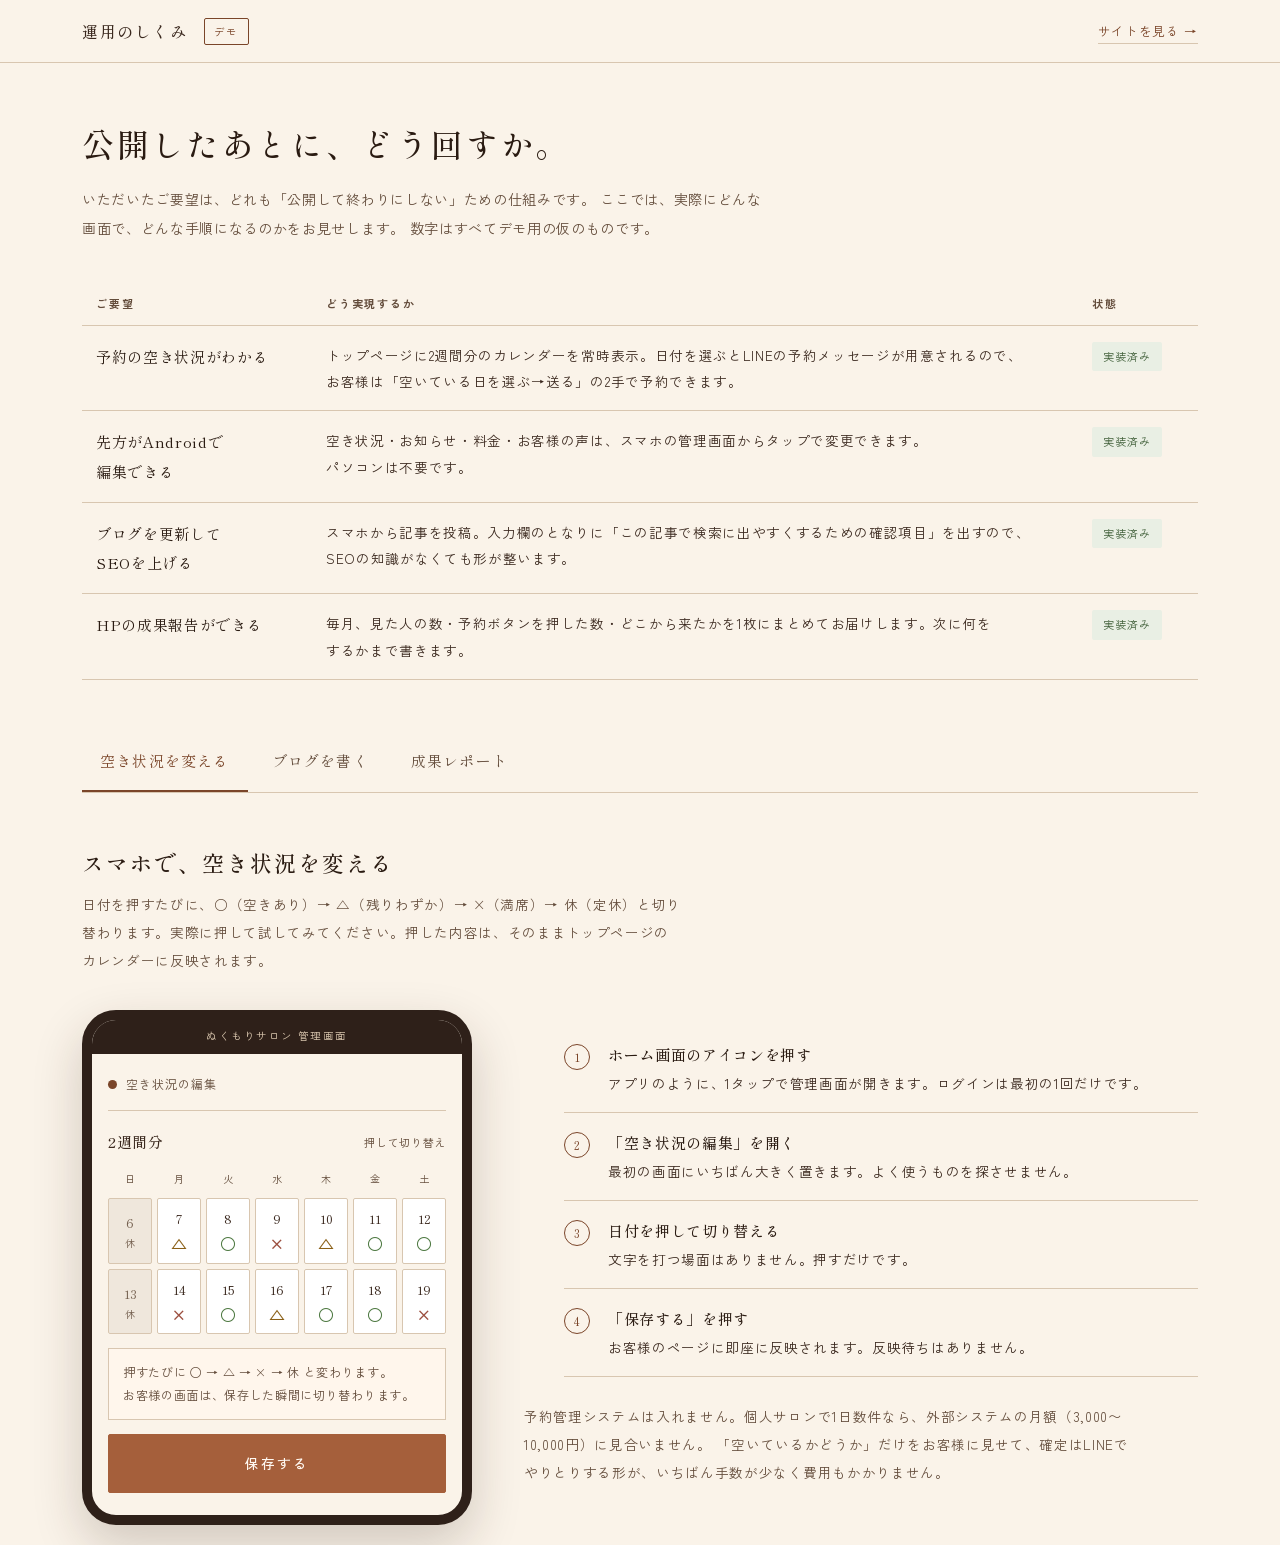
==== commit 07f04443: "確定情報を反映 LINE プロフィールと先方への確認で判明した内容を反映した。  - 営業時間 月〜金 10:00-17:00／土 10:00-18:00、定休日 日曜（仮置きの火曜定休を修正） - " ====
--- a/admin.html
+++ b/admin.html
@@ -8,7 +8,7 @@
 <link rel="preconnect" href="https://fonts.googleapis.com">
 <link rel="preconnect" href="https://fonts.gstatic.com" crossorigin>
 <link href="https://fonts.googleapis.com/css2?family=Shippori+Mincho:wght@400;500;600&family=Zen+Kaku+Gothic+New:wght@400;500&display=swap" rel="stylesheet">
-<link rel="stylesheet" href="assets/css/style.css?v=33">
+<link rel="stylesheet" href="assets/css/style.css?v=35">
 <style>
 /* ==========================================================
    運用デモ（管理画面・成果レポート）
@@ -405,7 +405,7 @@
   let h=DOW.map(n=>`<div class="dow">${n}</div>`).join('');
   for(let i=0;i<14;i++){
     const d=new Date(start); d.setDate(start.getDate()+i);
-    const st = d.getDay()===2 ? 'off' : (i%5===3 ? 'x' : i%3===1 ? 't' : 'o');
+    const st = d.getDay()===0 ? 'off' : (i%5===3 ? 'x' : i%3===1 ? 't' : 'o');
     h+=`<button type="button" class="ed-cell${st==='off'?' off':''}" data-st="${st}" aria-label="${d.getMonth()+1}月${d.getDate()}日">
       <span class="d">${d.getDate()}</span><span class="s ${M[st].c}${st==='off'?' txt':''}">${M[st].s}</span></button>`;
   }
--- a/assets/css/style.css
+++ b/assets/css/style.css
@@ -772,3 +772,22 @@
   .price-name{font-size:15.5px;}
   .price-yen{font-size:21px;}
 }
+
+/* Google の評価（お客様の声の冒頭） */
+.rating{
+  display:flex; align-items:center; gap:26px; flex-wrap:wrap;
+  max-width:760px; margin:36px auto 0; padding:24px 30px;
+  background:var(--cream-hi); border:1px solid var(--copper-deep); border-radius:2px;
+}
+.rating-score{display:flex; align-items:baseline; gap:14px; flex:none;}
+.rating-score .stars{font-size:26px; color:#A8741C; letter-spacing:.12em; line-height:1;}
+.rating-score b{font-family:var(--serif); font-size:42px; font-weight:500; color:var(--ink-strong); line-height:1;}
+.rating-tx{flex:1; min-width:200px;}
+.rating-tx p{font-size:14px; line-height:1.8;}
+.rating-tx .s{font-size:12.5px; color:var(--ink-mute); margin-top:4px;}
+.rating .btn{flex:none;}
+@media (max-width:900px){
+  .rating{flex-direction:column; align-items:flex-start; gap:16px; padding:22px 20px;}
+  .rating .btn{width:100%;}
+  .rating-tx p{font-size:15px;}
+}
